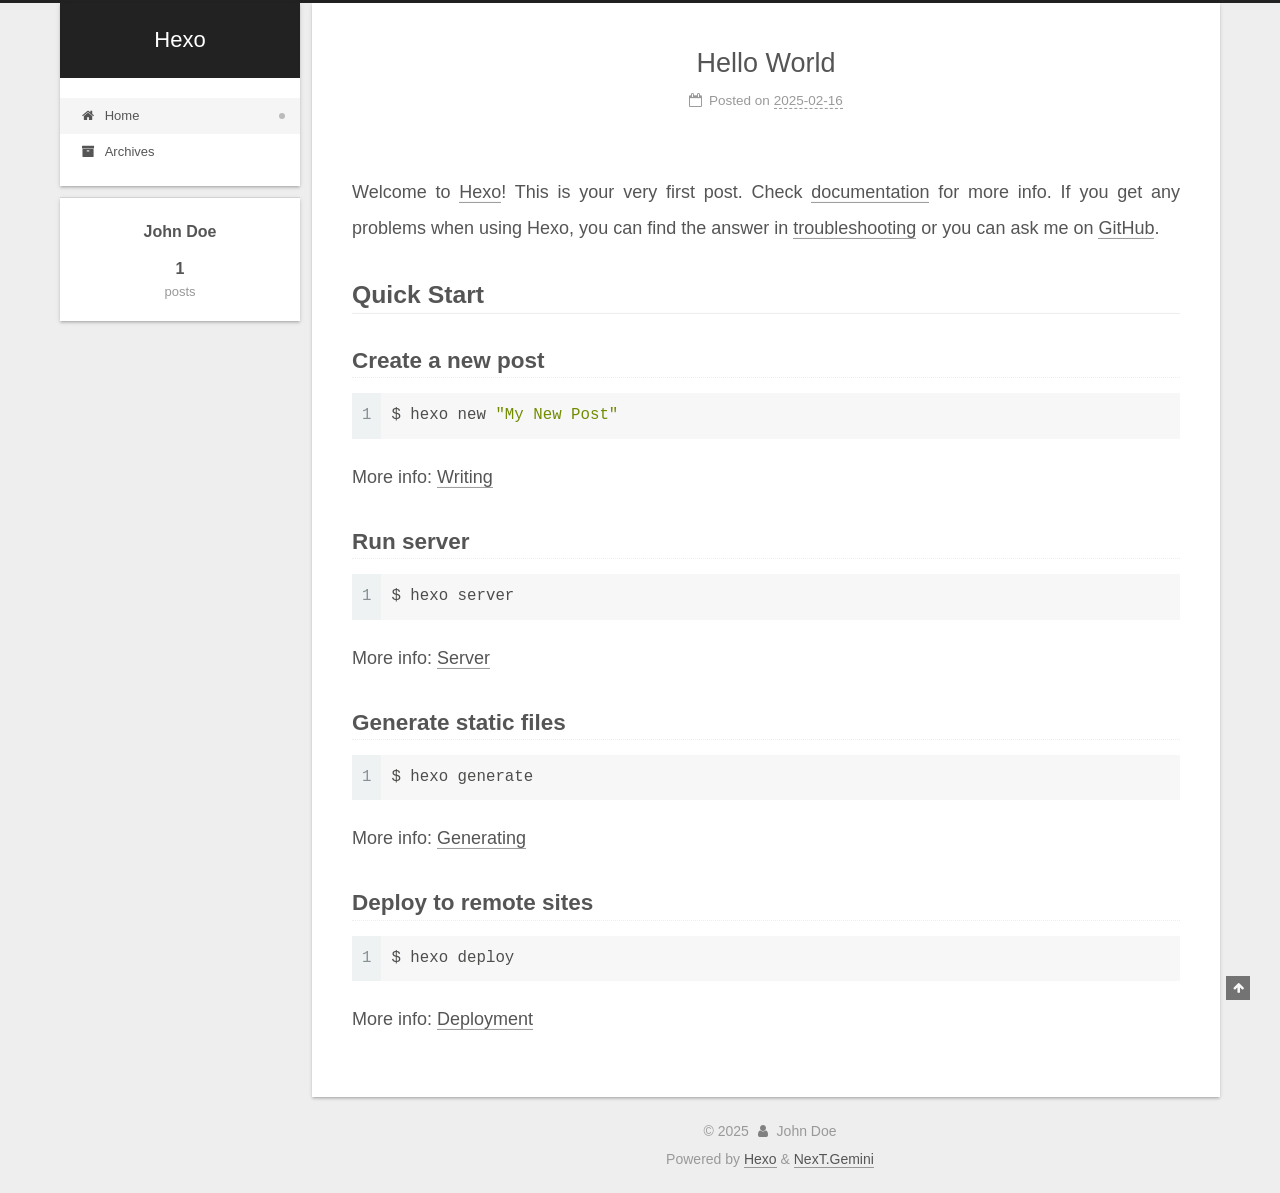
==== index.html @ ffab35aa "Site updated: 2025-02-16 17:34:04" ====
<!DOCTYPE html>
<html lang="en">
<head>
  <meta charset="UTF-8">
<meta name="viewport" content="width=device-width, initial-scale=1, maximum-scale=2">
<meta name="theme-color" content="#222">
<meta name="generator" content="Hexo 7.3.0">
  <link rel="apple-touch-icon" sizes="180x180" href="/images/apple-touch-icon-next.png">
  <link rel="icon" type="image/png" sizes="32x32" href="/images/favicon-32x32-next.png">
  <link rel="icon" type="image/png" sizes="16x16" href="/images/favicon-16x16-next.png">
  <link rel="mask-icon" href="/images/logo.svg" color="#222">

<link rel="stylesheet" href="/css/main.css">


<link rel="stylesheet" href="/lib/font-awesome/css/font-awesome.min.css">

<script id="hexo-configurations">
    var NexT = window.NexT || {};
    var CONFIG = {"hostname":"example.com","root":"/","scheme":"Gemini","version":"7.8.0","exturl":false,"sidebar":{"position":"left","display":"post","padding":18,"offset":12,"onmobile":false},"copycode":{"enable":false,"show_result":false,"style":null},"back2top":{"enable":true,"sidebar":false,"scrollpercent":false},"bookmark":{"enable":false,"color":"#222","save":"auto"},"fancybox":false,"mediumzoom":false,"lazyload":false,"pangu":false,"comments":{"style":"tabs","active":null,"storage":true,"lazyload":false,"nav":null},"algolia":{"hits":{"per_page":10},"labels":{"input_placeholder":"Search for Posts","hits_empty":"We didn't find any results for the search: ${query}","hits_stats":"${hits} results found in ${time} ms"}},"localsearch":{"enable":false,"trigger":"auto","top_n_per_article":1,"unescape":false,"preload":false},"motion":{"enable":true,"async":false,"transition":{"post_block":"fadeIn","post_header":"slideDownIn","post_body":"slideDownIn","coll_header":"slideLeftIn","sidebar":"slideUpIn"}}};
  </script>

  <meta property="og:type" content="website">
<meta property="og:title" content="Hexo">
<meta property="og:url" content="http://example.com/index.html">
<meta property="og:site_name" content="Hexo">
<meta property="og:locale" content="en_US">
<meta property="article:author" content="John Doe">
<meta name="twitter:card" content="summary">

<link rel="canonical" href="http://example.com/">


<script id="page-configurations">
  // https://hexo.io/docs/variables.html
  CONFIG.page = {
    sidebar: "",
    isHome : true,
    isPost : false,
    lang   : 'en'
  };
</script>

  <title>Hexo</title>
  






  <noscript>
  <style>
  .use-motion .brand,
  .use-motion .menu-item,
  .sidebar-inner,
  .use-motion .post-block,
  .use-motion .pagination,
  .use-motion .comments,
  .use-motion .post-header,
  .use-motion .post-body,
  .use-motion .collection-header { opacity: initial; }

  .use-motion .site-title,
  .use-motion .site-subtitle {
    opacity: initial;
    top: initial;
  }

  .use-motion .logo-line-before i { left: initial; }
  .use-motion .logo-line-after i { right: initial; }
  </style>
</noscript>

</head>

<body itemscope itemtype="http://schema.org/WebPage">
  <div class="container use-motion">
    <div class="headband"></div>

    <header class="header" itemscope itemtype="http://schema.org/WPHeader">
      <div class="header-inner"><div class="site-brand-container">
  <div class="site-nav-toggle">
    <div class="toggle" aria-label="Toggle navigation bar">
      <span class="toggle-line toggle-line-first"></span>
      <span class="toggle-line toggle-line-middle"></span>
      <span class="toggle-line toggle-line-last"></span>
    </div>
  </div>

  <div class="site-meta">

    <a href="/" class="brand" rel="start">
      <span class="logo-line-before"><i></i></span>
      <h1 class="site-title">Hexo</h1>
      <span class="logo-line-after"><i></i></span>
    </a>
  </div>

  <div class="site-nav-right">
    <div class="toggle popup-trigger">
    </div>
  </div>
</div>




<nav class="site-nav">
  <ul id="menu" class="menu">
        <li class="menu-item menu-item-home">

    <a href="/" rel="section"><i class="fa fa-fw fa-home"></i>Home</a>

  </li>
        <li class="menu-item menu-item-archives">

    <a href="/archives/" rel="section"><i class="fa fa-fw fa-archive"></i>Archives</a>

  </li>
  </ul>
</nav>




</div>
    </header>

    
  <div class="back-to-top">
    <i class="fa fa-arrow-up"></i>
    <span>0%</span>
  </div>


    <main class="main">
      <div class="main-inner">
        <div class="content-wrap">
          

          <div class="content index posts-expand">
            
      
  
  
  <article itemscope itemtype="http://schema.org/Article" class="post-block" lang="en">
    <link itemprop="mainEntityOfPage" href="http://example.com/2025/02/16/hello-world/">

    <span hidden itemprop="author" itemscope itemtype="http://schema.org/Person">
      <meta itemprop="image" content="/images/avatar.gif">
      <meta itemprop="name" content="John Doe">
      <meta itemprop="description" content="">
    </span>

    <span hidden itemprop="publisher" itemscope itemtype="http://schema.org/Organization">
      <meta itemprop="name" content="Hexo">
    </span>
      <header class="post-header">
        <h2 class="post-title" itemprop="name headline">
          
            <a href="/2025/02/16/hello-world/" class="post-title-link" itemprop="url">Hello World</a>
        </h2>

        <div class="post-meta">
            <span class="post-meta-item">
              <span class="post-meta-item-icon">
                <i class="fa fa-calendar-o"></i>
              </span>
              <span class="post-meta-item-text">Posted on</span>

              <time title="Created: 2025-02-16 17:02:04" itemprop="dateCreated datePublished" datetime="2025-02-16T17:02:04+08:00">2025-02-16</time>
            </span>

          

        </div>
      </header>

    
    
    
    <div class="post-body" itemprop="articleBody">

      
          <p>Welcome to <a target="_blank" rel="noopener" href="https://hexo.io/">Hexo</a>! This is your very first post. Check <a target="_blank" rel="noopener" href="https://hexo.io/docs/">documentation</a> for more info. If you get any problems when using Hexo, you can find the answer in <a target="_blank" rel="noopener" href="https://hexo.io/docs/troubleshooting.html">troubleshooting</a> or you can ask me on <a target="_blank" rel="noopener" href="https://github.com/hexojs/hexo/issues">GitHub</a>.</p>
<h2 id="Quick-Start"><a href="#Quick-Start" class="headerlink" title="Quick Start"></a>Quick Start</h2><h3 id="Create-a-new-post"><a href="#Create-a-new-post" class="headerlink" title="Create a new post"></a>Create a new post</h3><figure class="highlight bash"><table><tr><td class="gutter"><pre><span class="line">1</span><br></pre></td><td class="code"><pre><span class="line">$ hexo new <span class="string">&quot;My New Post&quot;</span></span><br></pre></td></tr></table></figure>

<p>More info: <a target="_blank" rel="noopener" href="https://hexo.io/docs/writing.html">Writing</a></p>
<h3 id="Run-server"><a href="#Run-server" class="headerlink" title="Run server"></a>Run server</h3><figure class="highlight bash"><table><tr><td class="gutter"><pre><span class="line">1</span><br></pre></td><td class="code"><pre><span class="line">$ hexo server</span><br></pre></td></tr></table></figure>

<p>More info: <a target="_blank" rel="noopener" href="https://hexo.io/docs/server.html">Server</a></p>
<h3 id="Generate-static-files"><a href="#Generate-static-files" class="headerlink" title="Generate static files"></a>Generate static files</h3><figure class="highlight bash"><table><tr><td class="gutter"><pre><span class="line">1</span><br></pre></td><td class="code"><pre><span class="line">$ hexo generate</span><br></pre></td></tr></table></figure>

<p>More info: <a target="_blank" rel="noopener" href="https://hexo.io/docs/generating.html">Generating</a></p>
<h3 id="Deploy-to-remote-sites"><a href="#Deploy-to-remote-sites" class="headerlink" title="Deploy to remote sites"></a>Deploy to remote sites</h3><figure class="highlight bash"><table><tr><td class="gutter"><pre><span class="line">1</span><br></pre></td><td class="code"><pre><span class="line">$ hexo deploy</span><br></pre></td></tr></table></figure>

<p>More info: <a target="_blank" rel="noopener" href="https://hexo.io/docs/one-command-deployment.html">Deployment</a></p>

      
    </div>

    
    
    
      <footer class="post-footer">
        <div class="post-eof"></div>
      </footer>
  </article>
  
  
  


  



          </div>
          

<script>
  window.addEventListener('tabs:register', () => {
    let { activeClass } = CONFIG.comments;
    if (CONFIG.comments.storage) {
      activeClass = localStorage.getItem('comments_active') || activeClass;
    }
    if (activeClass) {
      let activeTab = document.querySelector(`a[href="#comment-${activeClass}"]`);
      if (activeTab) {
        activeTab.click();
      }
    }
  });
  if (CONFIG.comments.storage) {
    window.addEventListener('tabs:click', event => {
      if (!event.target.matches('.tabs-comment .tab-content .tab-pane')) return;
      let commentClass = event.target.classList[1];
      localStorage.setItem('comments_active', commentClass);
    });
  }
</script>

        </div>
          
  
  <div class="toggle sidebar-toggle">
    <span class="toggle-line toggle-line-first"></span>
    <span class="toggle-line toggle-line-middle"></span>
    <span class="toggle-line toggle-line-last"></span>
  </div>

  <aside class="sidebar">
    <div class="sidebar-inner">

      <ul class="sidebar-nav motion-element">
        <li class="sidebar-nav-toc">
          Table of Contents
        </li>
        <li class="sidebar-nav-overview">
          Overview
        </li>
      </ul>

      <!--noindex-->
      <div class="post-toc-wrap sidebar-panel">
      </div>
      <!--/noindex-->

      <div class="site-overview-wrap sidebar-panel">
        <div class="site-author motion-element" itemprop="author" itemscope itemtype="http://schema.org/Person">
  <p class="site-author-name" itemprop="name">John Doe</p>
  <div class="site-description" itemprop="description"></div>
</div>
<div class="site-state-wrap motion-element">
  <nav class="site-state">
      <div class="site-state-item site-state-posts">
          <a href="/archives/">
        
          <span class="site-state-item-count">1</span>
          <span class="site-state-item-name">posts</span>
        </a>
      </div>
  </nav>
</div>



      </div>

    </div>
  </aside>
  <div id="sidebar-dimmer"></div>


      </div>
    </main>

    <footer class="footer">
      <div class="footer-inner">
        

        

<div class="copyright">
  
  &copy; 
  <span itemprop="copyrightYear">2025</span>
  <span class="with-love">
    <i class="fa fa-user"></i>
  </span>
  <span class="author" itemprop="copyrightHolder">John Doe</span>
</div>
  <div class="powered-by">Powered by <a href="https://hexo.io/" class="theme-link" rel="noopener" target="_blank">Hexo</a> & <a href="https://theme-next.org/" class="theme-link" rel="noopener" target="_blank">NexT.Gemini</a>
  </div>

        








      </div>
    </footer>
  </div>

  
  <script src="/lib/anime.min.js"></script>
  <script src="/lib/velocity/velocity.min.js"></script>
  <script src="/lib/velocity/velocity.ui.min.js"></script>

<script src="/js/utils.js"></script>

<script src="/js/motion.js"></script>


<script src="/js/schemes/pisces.js"></script>


<script src="/js/next-boot.js"></script>




  















  

  

</body>
</html>
---- css/main.css ----
:root {
  --body-bg-color: #eee;
  --content-bg-color: #fff;
  --card-bg-color: #f5f5f5;
  --text-color: #555;
  --link-color: #555;
  --link-hover-color: #222;
  --brand-color: #fff;
  --brand-hover-color: #fff;
  --table-row-odd-bg-color: #f9f9f9;
  --table-row-hover-bg-color: #f5f5f5;
  --menu-item-bg-color: #f5f5f5;
  --btn-default-bg: #fff;
  --btn-default-color: #555;
  --btn-default-border-color: #555;
  --btn-default-hover-bg: #222;
  --btn-default-hover-color: #fff;
  --btn-default-hover-border-color: #222;
}
@media (prefers-color-scheme: dark) {
  :root {
    --body-bg-color: #282828;
    --content-bg-color: #333;
    --card-bg-color: #555;
    --text-color: #ccc;
    --link-color: #ccc;
    --link-hover-color: #eee;
    --brand-color: #ddd;
    --brand-hover-color: #ddd;
    --table-row-odd-bg-color: #282828;
    --table-row-hover-bg-color: #363636;
    --menu-item-bg-color: #555;
    --btn-default-bg: #222;
    --btn-default-color: #ccc;
    --btn-default-border-color: #555;
    --btn-default-hover-bg: #666;
    --btn-default-hover-color: #ccc;
    --btn-default-hover-border-color: #666;
  }
  img {
    opacity: 0.75;
  }
  img:hover {
    opacity: 0.9;
  }
}
html {
  line-height: 1.15; /* 1 */
  -webkit-text-size-adjust: 100%; /* 2 */
}
body {
  margin: 0;
}
main {
  display: block;
}
h1 {
  font-size: 2em;
  margin: 0.67em 0;
}
hr {
  box-sizing: content-box; /* 1 */
  height: 0; /* 1 */
  overflow: visible; /* 2 */
}
pre {
  font-family: monospace, monospace; /* 1 */
  font-size: 1em; /* 2 */
}
a {
  background: transparent;
}
abbr[title] {
  border-bottom: none; /* 1 */
  text-decoration: underline; /* 2 */
  text-decoration: underline dotted; /* 2 */
}
b,
strong {
  font-weight: bolder;
}
code,
kbd,
samp {
  font-family: monospace, monospace; /* 1 */
  font-size: 1em; /* 2 */
}
small {
  font-size: 80%;
}
sub,
sup {
  font-size: 75%;
  line-height: 0;
  position: relative;
  vertical-align: baseline;
}
sub {
  bottom: -0.25em;
}
sup {
  top: -0.5em;
}
img {
  border-style: none;
}
button,
input,
optgroup,
select,
textarea {
  font-family: inherit; /* 1 */
  font-size: 100%; /* 1 */
  line-height: 1.15; /* 1 */
  margin: 0; /* 2 */
}
button,
input {
/* 1 */
  overflow: visible;
}
button,
select {
/* 1 */
  text-transform: none;
}
button,
[type='button'],
[type='reset'],
[type='submit'] {
  -webkit-appearance: button;
}
button::-moz-focus-inner,
[type='button']::-moz-focus-inner,
[type='reset']::-moz-focus-inner,
[type='submit']::-moz-focus-inner {
  border-style: none;
  padding: 0;
}
button:-moz-focusring,
[type='button']:-moz-focusring,
[type='reset']:-moz-focusring,
[type='submit']:-moz-focusring {
  outline: 1px dotted ButtonText;
}
fieldset {
  padding: 0.35em 0.75em 0.625em;
}
legend {
  box-sizing: border-box; /* 1 */
  color: inherit; /* 2 */
  display: table; /* 1 */
  max-width: 100%; /* 1 */
  padding: 0; /* 3 */
  white-space: normal; /* 1 */
}
progress {
  vertical-align: baseline;
}
textarea {
  overflow: auto;
}
[type='checkbox'],
[type='radio'] {
  box-sizing: border-box; /* 1 */
  padding: 0; /* 2 */
}
[type='number']::-webkit-inner-spin-button,
[type='number']::-webkit-outer-spin-button {
  height: auto;
}
[type='search'] {
  outline-offset: -2px; /* 2 */
  -webkit-appearance: textfield; /* 1 */
}
[type='search']::-webkit-search-decoration {
  -webkit-appearance: none;
}
::-webkit-file-upload-button {
  font: inherit; /* 2 */
  -webkit-appearance: button; /* 1 */
}
details {
  display: block;
}
summary {
  display: list-item;
}
template {
  display: none;
}
[hidden] {
  display: none;
}
::selection {
  background: #262a30;
  color: #eee;
}
html,
body {
  height: 100%;
}
body {
  background: var(--body-bg-color);
  color: var(--text-color);
  font-family: 'Lato', "PingFang SC", "Microsoft YaHei", sans-serif;
  font-size: 1em;
  line-height: 2;
}
@media (max-width: 991px) {
  body {
    padding-left: 0 !important;
    padding-right: 0 !important;
  }
}
h1,
h2,
h3,
h4,
h5,
h6 {
  font-family: 'Lato', "PingFang SC", "Microsoft YaHei", sans-serif;
  font-weight: bold;
  line-height: 1.5;
  margin: 20px 0 15px;
}
h1 {
  font-size: 1.5em;
}
h2 {
  font-size: 1.375em;
}
h3 {
  font-size: 1.25em;
}
h4 {
  font-size: 1.125em;
}
h5 {
  font-size: 1em;
}
h6 {
  font-size: 0.875em;
}
p {
  margin: 0 0 20px 0;
}
a,
span.exturl {
  border-bottom: 1px solid #999;
  color: var(--link-color);
  outline: 0;
  text-decoration: none;
  overflow-wrap: break-word;
  word-wrap: break-word;
  cursor: pointer;
}
a:hover,
span.exturl:hover {
  border-bottom-color: var(--link-hover-color);
  color: var(--link-hover-color);
}
iframe,
img,
video {
  display: block;
  margin-left: auto;
  margin-right: auto;
  max-width: 100%;
}
hr {
  background-image: repeating-linear-gradient(-45deg, #ddd, #ddd 4px, transparent 4px, transparent 8px);
  border: 0;
  height: 3px;
  margin: 40px 0;
}
blockquote {
  border-left: 4px solid #ddd;
  color: #666;
  margin: 0;
  padding: 0 15px;
}
blockquote cite::before {
  content: '-';
  padding: 0 5px;
}
dt {
  font-weight: bold;
}
dd {
  margin: 0;
  padding: 0;
}
kbd {
  background-color: #f5f5f5;
  background-image: linear-gradient(#eee, #fff, #eee);
  border: 1px solid #ccc;
  border-radius: 0.2em;
  box-shadow: 0.1em 0.1em 0.2em rgba(0,0,0,0.1);
  color: #555;
  font-family: inherit;
  padding: 0.1em 0.3em;
  white-space: nowrap;
}
.table-container {
  overflow: auto;
}
table {
  border-collapse: collapse;
  border-spacing: 0;
  font-size: 0.875em;
  margin: 0 0 20px 0;
  width: 100%;
}
tbody tr:nth-of-type(odd) {
  background: var(--table-row-odd-bg-color);
}
tbody tr:hover {
  background: var(--table-row-hover-bg-color);
}
caption,
th,
td {
  font-weight: normal;
  padding: 8px;
  text-align: left;
  vertical-align: middle;
}
th,
td {
  border: 1px solid #ddd;
  border-bottom: 3px solid #ddd;
}
th {
  font-weight: 700;
  padding-bottom: 10px;
}
td {
  border-bottom-width: 1px;
}
.btn {
  background: var(--btn-default-bg);
  border: 2px solid var(--btn-default-border-color);
  border-radius: 2px;
  color: var(--btn-default-color);
  display: inline-block;
  font-size: 0.875em;
  line-height: 2;
  padding: 0 20px;
  text-decoration: none;
  transition-property: background-color;
  transition-delay: 0s;
  transition-duration: 0.2s;
  transition-timing-function: ease-in-out;
}
.btn:hover {
  background: var(--btn-default-hover-bg);
  border-color: var(--btn-default-hover-border-color);
  color: var(--btn-default-hover-color);
}
.btn + .btn {
  margin: 0 0 8px 8px;
}
.btn .fa-fw {
  text-align: left;
  width: 1.285714285714286em;
}
.toggle {
  line-height: 0;
}
.toggle .toggle-line {
  background: #fff;
  display: inline-block;
  height: 2px;
  left: 0;
  position: relative;
  top: 0;
  transition: all 0.4s;
  vertical-align: top;
  width: 100%;
}
.toggle .toggle-line:not(:first-child) {
  margin-top: 3px;
}
.toggle.toggle-arrow .toggle-line-first {
  left: 50%;
  top: 2px;
  transform: rotate(45deg);
  width: 50%;
}
.toggle.toggle-arrow .toggle-line-middle {
  left: 2px;
  width: 90%;
}
.toggle.toggle-arrow .toggle-line-last {
  left: 50%;
  top: -2px;
  transform: rotate(-45deg);
  width: 50%;
}
.toggle.toggle-close .toggle-line-first {
  transform: rotate(-45deg);
  top: 5px;
}
.toggle.toggle-close .toggle-line-middle {
  opacity: 0;
}
.toggle.toggle-close .toggle-line-last {
  transform: rotate(45deg);
  top: -5px;
}
.highlight,
pre {
  background: #f7f7f7;
  color: #4d4d4c;
  line-height: 1.6;
  margin: 0 auto 20px;
}
pre,
code {
  font-family: consolas, Menlo, monospace, "PingFang SC", "Microsoft YaHei";
}
code {
  background: #eee;
  border-radius: 3px;
  color: #555;
  padding: 2px 4px;
  overflow-wrap: break-word;
  word-wrap: break-word;
}
.highlight *::selection {
  background: #d6d6d6;
}
.highlight pre {
  border: 0;
  margin: 0;
  padding: 10px 0;
}
.highlight table {
  border: 0;
  margin: 0;
  width: auto;
}
.highlight td {
  border: 0;
  padding: 0;
}
.highlight figcaption {
  background: #eff2f3;
  color: #4d4d4c;
  display: flex;
  font-size: 0.875em;
  justify-content: space-between;
  line-height: 1.2;
  padding: 0.5em;
}
.highlight figcaption a {
  color: #4d4d4c;
}
.highlight figcaption a:hover {
  border-bottom-color: #4d4d4c;
}
.highlight .gutter {
  -moz-user-select: none;
  -ms-user-select: none;
  -webkit-user-select: none;
  user-select: none;
}
.highlight .gutter pre {
  background: #eff2f3;
  color: #869194;
  padding-left: 10px;
  padding-right: 10px;
  text-align: right;
}
.highlight .code pre {
  background: #f7f7f7;
  padding-left: 10px;
  width: 100%;
}
.gist table {
  width: auto;
}
.gist table td {
  border: 0;
}
pre {
  overflow: auto;
  padding: 10px;
}
pre code {
  background: none;
  color: #4d4d4c;
  font-size: 0.875em;
  padding: 0;
  text-shadow: none;
}
pre .deletion {
  background: #fdd;
}
pre .addition {
  background: #dfd;
}
pre .meta {
  color: #eab700;
  -moz-user-select: none;
  -ms-user-select: none;
  -webkit-user-select: none;
  user-select: none;
}
pre .comment {
  color: #8e908c;
}
pre .variable,
pre .attribute,
pre .tag,
pre .name,
pre .regexp,
pre .ruby .constant,
pre .xml .tag .title,
pre .xml .pi,
pre .xml .doctype,
pre .html .doctype,
pre .css .id,
pre .css .class,
pre .css .pseudo {
  color: #c82829;
}
pre .number,
pre .preprocessor,
pre .built_in,
pre .builtin-name,
pre .literal,
pre .params,
pre .constant,
pre .command {
  color: #f5871f;
}
pre .ruby .class .title,
pre .css .rules .attribute,
pre .string,
pre .symbol,
pre .value,
pre .inheritance,
pre .header,
pre .ruby .symbol,
pre .xml .cdata,
pre .special,
pre .formula {
  color: #718c00;
}
pre .title,
pre .css .hexcolor {
  color: #3e999f;
}
pre .function,
pre .python .decorator,
pre .python .title,
pre .ruby .function .title,
pre .ruby .title .keyword,
pre .perl .sub,
pre .javascript .title,
pre .coffeescript .title {
  color: #4271ae;
}
pre .keyword,
pre .javascript .function {
  color: #8959a8;
}
.blockquote-center {
  border-left: none;
  margin: 40px 0;
  padding: 0;
  position: relative;
  text-align: center;
}
.blockquote-center::before,
.blockquote-center::after {
  background-repeat: no-repeat;
  background-size: 22px 22px;
  content: ' ';
  display: block;
  height: 24px;
  opacity: 0.2;
  position: absolute;
  width: 100%;
}
.blockquote-center::before {
  background-image: url("../images/quote-l.svg");
  background-position: 0 -6px;
  border-top: 1px solid #ccc;
  top: -20px;
}
.blockquote-center::after {
  background-image: url("../images/quote-r.svg");
  background-position: 100% 8px;
  border-bottom: 1px solid #ccc;
  bottom: -20px;
}
.blockquote-center p,
.blockquote-center div {
  text-align: center;
}
.post-body .group-picture img {
  margin: 0 auto;
  padding: 0 3px;
}
.group-picture-row {
  margin-bottom: 6px;
  overflow: hidden;
}
.group-picture-column {
  float: left;
  margin-bottom: 10px;
}
.post-body .label {
  color: #555;
  display: inline;
  padding: 0 2px;
}
.post-body .label.default {
  background: #f0f0f0;
}
.post-body .label.primary {
  background: #efe6f7;
}
.post-body .label.info {
  background: #e5f2f8;
}
.post-body .label.success {
  background: #e7f4e9;
}
.post-body .label.warning {
  background: #fcf6e1;
}
.post-body .label.danger {
  background: #fae8eb;
}
.post-body .tabs {
  margin-bottom: 20px;
}
.post-body .tabs,
.tabs-comment {
  display: block;
  padding-top: 10px;
  position: relative;
}
.post-body .tabs ul.nav-tabs,
.tabs-comment ul.nav-tabs {
  display: flex;
  flex-wrap: wrap;
  margin: 0;
  margin-bottom: -1px;
  padding: 0;
}
@media (max-width: 413px) {
  .post-body .tabs ul.nav-tabs,
  .tabs-comment ul.nav-tabs {
    display: block;
    margin-bottom: 5px;
  }
}
.post-body .tabs ul.nav-tabs li.tab,
.tabs-comment ul.nav-tabs li.tab {
  border-bottom: 1px solid #ddd;
  border-left: 1px solid transparent;
  border-right: 1px solid transparent;
  border-top: 3px solid transparent;
  flex-grow: 1;
  list-style-type: none;
  border-radius: 0 0 0 0;
}
@media (max-width: 413px) {
  .post-body .tabs ul.nav-tabs li.tab,
  .tabs-comment ul.nav-tabs li.tab {
    border-bottom: 1px solid transparent;
    border-left: 3px solid transparent;
    border-right: 1px solid transparent;
    border-top: 1px solid transparent;
  }
}
@media (max-width: 413px) {
  .post-body .tabs ul.nav-tabs li.tab,
  .tabs-comment ul.nav-tabs li.tab {
    border-radius: 0;
  }
}
.post-body .tabs ul.nav-tabs li.tab a,
.tabs-comment ul.nav-tabs li.tab a {
  border-bottom: initial;
  display: block;
  line-height: 1.8;
  outline: 0;
  padding: 0.25em 0.75em;
  text-align: center;
  transition-delay: 0s;
  transition-duration: 0.2s;
  transition-timing-function: ease-out;
}
.post-body .tabs ul.nav-tabs li.tab a i,
.tabs-comment ul.nav-tabs li.tab a i {
  width: 1.285714285714286em;
}
.post-body .tabs ul.nav-tabs li.tab.active,
.tabs-comment ul.nav-tabs li.tab.active {
  border-bottom: 1px solid transparent;
  border-left: 1px solid #ddd;
  border-right: 1px solid #ddd;
  border-top: 3px solid #fc6423;
}
@media (max-width: 413px) {
  .post-body .tabs ul.nav-tabs li.tab.active,
  .tabs-comment ul.nav-tabs li.tab.active {
    border-bottom: 1px solid #ddd;
    border-left: 3px solid #fc6423;
    border-right: 1px solid #ddd;
    border-top: 1px solid #ddd;
  }
}
.post-body .tabs ul.nav-tabs li.tab.active a,
.tabs-comment ul.nav-tabs li.tab.active a {
  color: var(--link-color);
  cursor: default;
}
.post-body .tabs .tab-content .tab-pane,
.tabs-comment .tab-content .tab-pane {
  border: 1px solid #ddd;
  border-top: 0;
  padding: 20px 20px 0 20px;
  border-radius: 0;
}
.post-body .tabs .tab-content .tab-pane:not(.active),
.tabs-comment .tab-content .tab-pane:not(.active) {
  display: none;
}
.post-body .tabs .tab-content .tab-pane.active,
.tabs-comment .tab-content .tab-pane.active {
  display: block;
}
.post-body .tabs .tab-content .tab-pane.active:nth-of-type(1),
.tabs-comment .tab-content .tab-pane.active:nth-of-type(1) {
  border-radius: 0 0 0 0;
}
@media (max-width: 413px) {
  .post-body .tabs .tab-content .tab-pane.active:nth-of-type(1),
  .tabs-comment .tab-content .tab-pane.active:nth-of-type(1) {
    border-radius: 0;
  }
}
.post-body .note {
  border-radius: 3px;
  margin-bottom: 20px;
  padding: 1em;
  position: relative;
  border: 1px solid #eee;
  border-left-width: 5px;
}
.post-body .note h2,
.post-body .note h3,
.post-body .note h4,
.post-body .note h5,
.post-body .note h6 {
  margin-top: 0;
  border-bottom: initial;
  margin-bottom: 0;
  padding-top: 0;
}
.post-body .note p:first-child,
.post-body .note ul:first-child,
.post-body .note ol:first-child,
.post-body .note table:first-child,
.post-body .note pre:first-child,
.post-body .note blockquote:first-child,
.post-body .note img:first-child {
  margin-top: 0;
}
.post-body .note p:last-child,
.post-body .note ul:last-child,
.post-body .note ol:last-child,
.post-body .note table:last-child,
.post-body .note pre:last-child,
.post-body .note blockquote:last-child,
.post-body .note img:last-child {
  margin-bottom: 0;
}
.post-body .note.default {
  border-left-color: #777;
}
.post-body .note.default h2,
.post-body .note.default h3,
.post-body .note.default h4,
.post-body .note.default h5,
.post-body .note.default h6 {
  color: #777;
}
.post-body .note.primary {
  border-left-color: #6f42c1;
}
.post-body .note.primary h2,
.post-body .note.primary h3,
.post-body .note.primary h4,
.post-body .note.primary h5,
.post-body .note.primary h6 {
  color: #6f42c1;
}
.post-body .note.info {
  border-left-color: #428bca;
}
.post-body .note.info h2,
.post-body .note.info h3,
.post-body .note.info h4,
.post-body .note.info h5,
.post-body .note.info h6 {
  color: #428bca;
}
.post-body .note.success {
  border-left-color: #5cb85c;
}
.post-body .note.success h2,
.post-body .note.success h3,
.post-body .note.success h4,
.post-body .note.success h5,
.post-body .note.success h6 {
  color: #5cb85c;
}
.post-body .note.warning {
  border-left-color: #f0ad4e;
}
.post-body .note.warning h2,
.post-body .note.warning h3,
.post-body .note.warning h4,
.post-body .note.warning h5,
.post-body .note.warning h6 {
  color: #f0ad4e;
}
.post-body .note.danger {
  border-left-color: #d9534f;
}
.post-body .note.danger h2,
.post-body .note.danger h3,
.post-body .note.danger h4,
.post-body .note.danger h5,
.post-body .note.danger h6 {
  color: #d9534f;
}
.pagination .prev,
.pagination .next,
.pagination .page-number,
.pagination .space {
  display: inline-block;
  margin: 0 10px;
  padding: 0 11px;
  position: relative;
  top: -1px;
}
@media (max-width: 767px) {
  .pagination .prev,
  .pagination .next,
  .pagination .page-number,
  .pagination .space {
    margin: 0 5px;
  }
}
.pagination {
  border-top: 1px solid #eee;
  margin: 120px 0 0;
  text-align: center;
}
.pagination .prev,
.pagination .next,
.pagination .page-number {
  border-bottom: 0;
  border-top: 1px solid #eee;
  transition-property: border-color;
  transition-delay: 0s;
  transition-duration: 0.2s;
  transition-timing-function: ease-in-out;
}
.pagination .prev:hover,
.pagination .next:hover,
.pagination .page-number:hover {
  border-top-color: #222;
}
.pagination .space {
  margin: 0;
  padding: 0;
}
.pagination .prev {
  margin-left: 0;
}
.pagination .next {
  margin-right: 0;
}
.pagination .page-number.current {
  background: #ccc;
  border-top-color: #ccc;
  color: #fff;
}
@media (max-width: 767px) {
  .pagination {
    border-top: none;
  }
  .pagination .prev,
  .pagination .next,
  .pagination .page-number {
    border-bottom: 1px solid #eee;
    border-top: 0;
    margin-bottom: 10px;
    padding: 0 10px;
  }
  .pagination .prev:hover,
  .pagination .next:hover,
  .pagination .page-number:hover {
    border-bottom-color: #222;
  }
}
.comments {
  margin-top: 60px;
  overflow: hidden;
}
.comment-button-group {
  display: flex;
  flex-wrap: wrap-reverse;
  justify-content: center;
  margin: 1em 0;
}
.comment-button-group .comment-button {
  margin: 0.1em 0.2em;
}
.comment-button-group .comment-button.active {
  background: var(--btn-default-hover-bg);
  border-color: var(--btn-default-hover-border-color);
  color: var(--btn-default-hover-color);
}
.comment-position {
  display: none;
}
.comment-position.active {
  display: block;
}
.tabs-comment {
  background: var(--content-bg-color);
  margin-top: 4em;
  padding-top: 0;
}
.tabs-comment .comments {
  border: 0;
  box-shadow: none;
  margin-top: 0;
  padding-top: 0;
}
.container {
  min-height: 100%;
  position: relative;
}
.main-inner {
  margin: 0 auto;
  width: calc(100% - 20px);
}
@media (min-width: 1200px) {
  .main-inner {
    width: 1160px;
  }
}
@media (min-width: 1600px) {
  .main-inner {
    width: 73%;
  }
}
@media (max-width: 767px) {
  .content-wrap {
    padding: 0 20px;
  }
}
.header {
  background: transparent;
}
.header-inner {
  margin: 0 auto;
  width: calc(100% - 20px);
}
@media (min-width: 1200px) {
  .header-inner {
    width: 1160px;
  }
}
@media (min-width: 1600px) {
  .header-inner {
    width: 73%;
  }
}
.site-brand-container {
  display: flex;
  flex-shrink: 0;
  padding: 0 10px;
}
.headband {
  background: #222;
  height: 3px;
}
.site-meta {
  flex-grow: 1;
  text-align: center;
}
@media (max-width: 767px) {
  .site-meta {
    text-align: center;
  }
}
.brand {
  border-bottom: none;
  color: var(--brand-color);
  display: inline-block;
  line-height: 1.375em;
  padding: 0 40px;
  position: relative;
}
.brand:hover {
  color: var(--brand-hover-color);
}
.site-title {
  font-family: 'Lato', "PingFang SC", "Microsoft YaHei", sans-serif;
  font-size: 1.375em;
  font-weight: normal;
  margin: 0;
}
.site-subtitle {
  color: #ddd;
  font-size: 0.8125em;
  margin: 10px 0;
}
.use-motion .brand {
  opacity: 0;
}
.use-motion .site-title,
.use-motion .site-subtitle,
.use-motion .custom-logo-image {
  opacity: 0;
  position: relative;
  top: -10px;
}
.site-nav-toggle,
.site-nav-right {
  display: none;
}
@media (max-width: 767px) {
  .site-nav-toggle,
  .site-nav-right {
    display: flex;
    flex-direction: column;
    justify-content: center;
  }
}
.site-nav-toggle .toggle,
.site-nav-right .toggle {
  color: var(--text-color);
  padding: 10px;
  width: 22px;
}
.site-nav-toggle .toggle .toggle-line,
.site-nav-right .toggle .toggle-line {
  background: var(--text-color);
  border-radius: 1px;
}
.site-nav {
  display: block;
}
@media (max-width: 767px) {
  .site-nav {
    clear: both;
    display: none;
  }
}
.site-nav.site-nav-on {
  display: block;
}
.menu {
  margin-top: 20px;
  padding-left: 0;
  text-align: center;
}
.menu-item {
  display: inline-block;
  list-style: none;
  margin: 0 10px;
}
@media (max-width: 767px) {
  .menu-item {
    display: block;
    margin-top: 10px;
  }
  .menu-item.menu-item-search {
    display: none;
  }
}
.menu-item a,
.menu-item span.exturl {
  border-bottom: 0;
  display: block;
  font-size: 0.8125em;
  transition-property: border-color;
  transition-delay: 0s;
  transition-duration: 0.2s;
  transition-timing-function: ease-in-out;
}
@media (hover: none) {
  .menu-item a:hover,
  .menu-item span.exturl:hover {
    border-bottom-color: transparent !important;
  }
}
.menu-item .fa {
  margin-right: 8px;
}
.menu-item .badge {
  display: inline-block;
  font-weight: bold;
  line-height: 1;
  margin-left: 0.35em;
  margin-top: 0.35em;
  text-align: center;
  white-space: nowrap;
}
@media (max-width: 767px) {
  .menu-item .badge {
    float: right;
    margin-left: 0;
  }
}
.menu-item-active a,
.menu .menu-item a:hover,
.menu .menu-item span.exturl:hover {
  background: var(--menu-item-bg-color);
}
.use-motion .menu-item {
  opacity: 0;
}
.sidebar {
  background: #222;
  bottom: 0;
  box-shadow: inset 0 2px 6px #000;
  position: fixed;
  top: 0;
}
@media (max-width: 991px) {
  .sidebar {
    display: none;
  }
}
.sidebar-inner {
  color: #999;
  padding: 18px 10px;
  text-align: center;
}
.cc-license {
  margin-top: 10px;
  text-align: center;
}
.cc-license .cc-opacity {
  border-bottom: none;
  opacity: 0.7;
}
.cc-license .cc-opacity:hover {
  opacity: 0.9;
}
.cc-license img {
  display: inline-block;
}
.site-author-image {
  border: 1px solid #eee;
  display: block;
  margin: 0 auto;
  max-width: 120px;
  padding: 2px;
}
.site-author-name {
  color: var(--text-color);
  font-weight: 600;
  margin: 0;
  text-align: center;
}
.site-description {
  color: #999;
  font-size: 0.8125em;
  margin-top: 0;
  text-align: center;
}
.links-of-author {
  margin-top: 15px;
}
.links-of-author a,
.links-of-author span.exturl {
  border-bottom-color: #555;
  display: inline-block;
  font-size: 0.8125em;
  margin-bottom: 10px;
  margin-right: 10px;
  vertical-align: middle;
}
.links-of-author a::before,
.links-of-author span.exturl::before {
  background: #ff0d93;
  border-radius: 50%;
  content: ' ';
  display: inline-block;
  height: 4px;
  margin-right: 3px;
  vertical-align: middle;
  width: 4px;
}
.sidebar-button {
  margin-top: 15px;
}
.sidebar-button a {
  border: 1px solid #fc6423;
  border-radius: 4px;
  color: #fc6423;
  display: inline-block;
  padding: 0 15px;
}
.sidebar-button a .fa {
  margin-right: 5px;
}
.sidebar-button a:hover {
  background: #fc6423;
  border: 1px solid #fc6423;
  color: #fff;
}
.sidebar-button a:hover .fa {
  color: #fff;
}
.links-of-blogroll {
  font-size: 0.8125em;
  margin-top: 10px;
}
.links-of-blogroll-title {
  font-size: 0.875em;
  font-weight: 600;
  margin-top: 0;
}
.links-of-blogroll-list {
  list-style: none;
  margin: 0;
  padding: 0;
}
#sidebar-dimmer {
  display: none;
}
@media (max-width: 767px) {
  #sidebar-dimmer {
    background: #000;
    display: block;
    height: 100%;
    left: 100%;
    opacity: 0;
    position: fixed;
    top: 0;
    width: 100%;
    z-index: 1100;
  }
  .sidebar-active + #sidebar-dimmer {
    opacity: 0.7;
    transform: translateX(-100%);
    transition: opacity 0.5s;
  }
}
.sidebar-nav {
  margin: 0;
  padding-bottom: 20px;
  padding-left: 0;
}
.sidebar-nav li {
  border-bottom: 1px solid transparent;
  color: #555;
  cursor: pointer;
  display: inline-block;
  font-size: 0.875em;
}
.sidebar-nav li.sidebar-nav-overview {
  margin-left: 10px;
}
.sidebar-nav li:hover {
  color: #fc6423;
}
.sidebar-nav .sidebar-nav-active {
  border-bottom-color: #fc6423;
  color: #fc6423;
}
.sidebar-nav .sidebar-nav-active:hover {
  color: #fc6423;
}
.sidebar-panel {
  display: none;
  overflow-x: hidden;
  overflow-y: auto;
}
.sidebar-panel-active {
  display: block;
}
.sidebar-toggle {
  background: #222;
  bottom: 45px;
  cursor: pointer;
  height: 14px;
  left: 30px;
  padding: 5px;
  position: fixed;
  width: 14px;
  z-index: 1300;
}
@media (max-width: 991px) {
  .sidebar-toggle {
    left: 20px;
    opacity: 0.8;
    display: none;
  }
}
.sidebar-toggle:hover .toggle-line {
  background: #fc6423;
}
.post-toc {
  font-size: 0.875em;
}
.post-toc ol {
  list-style: none;
  margin: 0;
  padding: 0 2px 5px 10px;
  text-align: left;
}
.post-toc ol > ol {
  padding-left: 0;
}
.post-toc ol a {
  transition-property: all;
  transition-delay: 0s;
  transition-duration: 0.2s;
  transition-timing-function: ease-in-out;
}
.post-toc .nav-item {
  line-height: 1.8;
  overflow: hidden;
  text-overflow: ellipsis;
  white-space: nowrap;
}
.post-toc .nav .nav-child {
  display: none;
}
.post-toc .nav .active > .nav-child {
  display: block;
}
.post-toc .nav .active-current > .nav-child {
  display: block;
}
.post-toc .nav .active-current > .nav-child > .nav-item {
  display: block;
}
.post-toc .nav .active > a {
  border-bottom-color: #fc6423;
  color: #fc6423;
}
.post-toc .nav .active-current > a {
  color: #fc6423;
}
.post-toc .nav .active-current > a:hover {
  color: #fc6423;
}
.site-state {
  display: flex;
  justify-content: center;
  line-height: 1.4;
  margin-top: 10px;
  overflow: hidden;
  text-align: center;
  white-space: nowrap;
}
.site-state-item {
  padding: 0 15px;
}
.site-state-item:not(:first-child) {
  border-left: 1px solid #eee;
}
.site-state-item a {
  border-bottom: none;
}
.site-state-item-count {
  display: block;
  font-size: 1em;
  font-weight: 600;
  text-align: center;
}
.site-state-item-name {
  color: #999;
  font-size: 0.8125em;
}
.footer {
  color: #999;
  font-size: 0.875em;
  padding: 20px 0;
}
.footer.footer-fixed {
  bottom: 0;
  left: 0;
  position: absolute;
  right: 0;
}
.footer-inner {
  box-sizing: border-box;
  margin: 0 auto;
  text-align: center;
  width: calc(100% - 20px);
}
@media (min-width: 1200px) {
  .footer-inner {
    width: 1160px;
  }
}
@media (min-width: 1600px) {
  .footer-inner {
    width: 73%;
  }
}
.languages {
  display: inline-block;
  font-size: 1.125em;
  position: relative;
}
.languages .lang-select-label span {
  margin: 0 0.5em;
}
.languages .lang-select {
  height: 100%;
  left: 0;
  opacity: 0;
  position: absolute;
  top: 0;
  width: 100%;
}
.with-love {
  color: #808080;
  display: inline-block;
  margin: 0 5px;
}
.powered-by,
.theme-info {
  display: inline-block;
}
@-moz-keyframes iconAnimate {
  0%, 100% {
    transform: scale(1);
  }
  10%, 30% {
    transform: scale(0.9);
  }
  20%, 40%, 60%, 80% {
    transform: scale(1.1);
  }
  50%, 70% {
    transform: scale(1.1);
  }
}
@-webkit-keyframes iconAnimate {
  0%, 100% {
    transform: scale(1);
  }
  10%, 30% {
    transform: scale(0.9);
  }
  20%, 40%, 60%, 80% {
    transform: scale(1.1);
  }
  50%, 70% {
    transform: scale(1.1);
  }
}
@-o-keyframes iconAnimate {
  0%, 100% {
    transform: scale(1);
  }
  10%, 30% {
    transform: scale(0.9);
  }
  20%, 40%, 60%, 80% {
    transform: scale(1.1);
  }
  50%, 70% {
    transform: scale(1.1);
  }
}
@keyframes iconAnimate {
  0%, 100% {
    transform: scale(1);
  }
  10%, 30% {
    transform: scale(0.9);
  }
  20%, 40%, 60%, 80% {
    transform: scale(1.1);
  }
  50%, 70% {
    transform: scale(1.1);
  }
}
.back-to-top {
  font-size: 12px;
  text-align: center;
  transition-delay: 0s;
  transition-duration: 0.2s;
  transition-timing-function: ease-in-out;
}
.back-to-top {
  background: #222;
  bottom: -100px;
  box-sizing: border-box;
  color: #fff;
  cursor: pointer;
  left: 30px;
  opacity: 0.6;
  padding: 0 6px;
  position: fixed;
  transition-property: bottom;
  z-index: 1300;
  width: 24px;
}
.back-to-top span {
  display: none;
}
.back-to-top:hover {
  color: #fc6423;
}
.back-to-top.back-to-top-on {
  bottom: 30px;
}
@media (max-width: 991px) {
  .back-to-top {
    left: 20px;
    opacity: 0.8;
  }
}
.post-body {
  font-family: 'Lato', "PingFang SC", "Microsoft YaHei", sans-serif;
  overflow-wrap: break-word;
  word-wrap: break-word;
}
@media (min-width: 1200px) {
  .post-body {
    font-size: 1.125em;
  }
}
.post-body .exturl .fa {
  font-size: 0.875em;
  margin-left: 4px;
}
.post-body .image-caption,
.post-body .figure .caption {
  color: #999;
  font-size: 0.875em;
  font-weight: bold;
  line-height: 1;
  margin: -20px auto 15px;
  text-align: center;
}
.post-sticky-flag {
  display: inline-block;
  transform: rotate(30deg);
}
.post-button {
  margin-top: 40px;
  text-align: center;
}
.use-motion .post-block,
.use-motion .pagination,
.use-motion .comments {
  opacity: 0;
}
.use-motion .post-header {
  opacity: 0;
}
.use-motion .post-body {
  opacity: 0;
}
.use-motion .collection-header {
  opacity: 0;
}
.posts-collapse {
  margin-left: 35px;
  position: relative;
}
@media (max-width: 767px) {
  .posts-collapse {
    margin-left: 0px;
    margin-right: 0px;
  }
}
.posts-collapse .collection-title {
  font-size: 1.125em;
  position: relative;
}
.posts-collapse .collection-title::before {
  background: #999;
  border: 1px solid #fff;
  border-radius: 50%;
  content: ' ';
  height: 10px;
  left: 0;
  margin-left: -6px;
  margin-top: -4px;
  position: absolute;
  top: 50%;
  width: 10px;
}
.posts-collapse .collection-year {
  font-size: 1.5em;
  font-weight: bold;
  margin: 60px 0;
  position: relative;
}
.posts-collapse .collection-year::before {
  background: #bbb;
  border-radius: 50%;
  content: ' ';
  height: 8px;
  left: 0;
  margin-left: -4px;
  margin-top: -4px;
  position: absolute;
  top: 50%;
  width: 8px;
}
.posts-collapse .collection-header {
  display: block;
  margin: 0 0 0 20px;
}
.posts-collapse .collection-header small {
  color: #bbb;
  margin-left: 5px;
}
.posts-collapse .post-header {
  border-bottom: 1px dashed #ccc;
  margin: 30px 0;
  padding-left: 15px;
  position: relative;
  transition-property: border;
  transition-delay: 0s;
  transition-duration: 0.2s;
  transition-timing-function: ease-in-out;
}
.posts-collapse .post-header::before {
  background: #bbb;
  border: 1px solid #fff;
  border-radius: 50%;
  content: ' ';
  height: 6px;
  left: 0;
  margin-left: -4px;
  position: absolute;
  top: 0.75em;
  transition-property: background;
  width: 6px;
  transition-delay: 0s;
  transition-duration: 0.2s;
  transition-timing-function: ease-in-out;
}
.posts-collapse .post-header:hover {
  border-bottom-color: #666;
}
.posts-collapse .post-header:hover::before {
  background: #222;
}
.posts-collapse .post-meta {
  display: inline;
  font-size: 0.75em;
  margin-right: 10px;
}
.posts-collapse .post-title {
  display: inline;
}
.posts-collapse .post-title a,
.posts-collapse .post-title span.exturl {
  border-bottom: none;
  color: var(--link-color);
}
.posts-collapse::before {
  background: #f5f5f5;
  content: ' ';
  height: 100%;
  left: 0;
  margin-left: -2px;
  position: absolute;
  top: 1.25em;
  width: 4px;
}
.posts-collapse .fa-external-link {
  font-size: 0.875em;
  margin-left: 5px;
}
.post-eof {
  background: #ccc;
  height: 1px;
  margin: 80px auto 60px;
  text-align: center;
  width: 8%;
}
.post-block:last-of-type .post-eof {
  display: none;
}
.content {
  padding-top: 40px;
}
@media (min-width: 992px) {
  .post-body {
    text-align: justify;
  }
}
@media (max-width: 991px) {
  .post-body {
    text-align: justify;
  }
}
.post-body h1,
.post-body h2,
.post-body h3,
.post-body h4,
.post-body h5,
.post-body h6 {
  padding-top: 10px;
}
.post-body h1 .header-anchor,
.post-body h2 .header-anchor,
.post-body h3 .header-anchor,
.post-body h4 .header-anchor,
.post-body h5 .header-anchor,
.post-body h6 .header-anchor {
  border-bottom-style: none;
  color: #ccc;
  float: right;
  margin-left: 10px;
  visibility: hidden;
}
.post-body h1 .header-anchor:hover,
.post-body h2 .header-anchor:hover,
.post-body h3 .header-anchor:hover,
.post-body h4 .header-anchor:hover,
.post-body h5 .header-anchor:hover,
.post-body h6 .header-anchor:hover {
  color: inherit;
}
.post-body h1:hover .header-anchor,
.post-body h2:hover .header-anchor,
.post-body h3:hover .header-anchor,
.post-body h4:hover .header-anchor,
.post-body h5:hover .header-anchor,
.post-body h6:hover .header-anchor {
  visibility: visible;
}
.post-body iframe,
.post-body img,
.post-body video {
  margin-bottom: 20px;
}
.post-body .video-container {
  height: 0;
  margin-bottom: 20px;
  overflow: hidden;
  padding-top: 75%;
  position: relative;
  width: 100%;
}
.post-body .video-container iframe,
.post-body .video-container object,
.post-body .video-container embed {
  height: 100%;
  left: 0;
  margin: 0;
  position: absolute;
  top: 0;
  width: 100%;
}
.post-gallery {
  align-items: center;
  display: grid;
  grid-gap: 10px;
  grid-template-columns: 1fr 1fr 1fr;
  margin-bottom: 20px;
}
@media (max-width: 767px) {
  .post-gallery {
    grid-template-columns: 1fr 1fr;
  }
}
.post-gallery a {
  border: 0;
}
.post-gallery img {
  margin: 0;
}
.posts-expand .post-header {
  font-size: 1.125em;
}
.posts-expand .post-title {
  font-size: 1.5em;
  font-weight: normal;
  margin: initial;
  text-align: center;
  overflow-wrap: break-word;
  word-wrap: break-word;
}
.posts-expand .post-title-link {
  border-bottom: none;
  color: var(--link-color);
  display: inline-block;
  position: relative;
  vertical-align: top;
}
.posts-expand .post-title-link::before {
  background: var(--link-color);
  bottom: 0;
  content: '';
  height: 2px;
  left: 0;
  position: absolute;
  transform: scaleX(0);
  visibility: hidden;
  width: 100%;
  transition-delay: 0s;
  transition-duration: 0.2s;
  transition-timing-function: ease-in-out;
}
.posts-expand .post-title-link:hover::before {
  transform: scaleX(1);
  visibility: visible;
}
.posts-expand .post-title-link .fa {
  font-size: 0.875em;
  margin-left: 5px;
}
.posts-expand .post-meta {
  color: #999;
  font-family: 'Lato', "PingFang SC", "Microsoft YaHei", sans-serif;
  font-size: 0.75em;
  margin: 3px 0 60px 0;
  text-align: center;
}
.posts-expand .post-meta .post-description {
  font-size: 0.875em;
  margin-top: 2px;
}
.posts-expand .post-meta time {
  border-bottom: 1px dashed #999;
  cursor: pointer;
}
.post-meta .post-meta-item + .post-meta-item::before {
  content: '|';
  margin: 0 0.5em;
}
.post-meta-divider {
  margin: 0 0.5em;
}
.post-meta-item-icon {
  margin-right: 3px;
}
@media (max-width: 991px) {
  .post-meta-item-icon {
    display: inline-block;
  }
}
@media (max-width: 991px) {
  .post-meta-item-text {
    display: none;
  }
}
.post-nav {
  border-top: 1px solid #eee;
  display: flex;
  justify-content: space-between;
  margin-top: 15px;
  padding-top: 10px;
}
.post-nav-item {
  flex: 1;
}
.post-nav-item a {
  border-bottom: none;
  display: block;
  font-size: 0.875em;
  line-height: 1.6;
  position: relative;
}
.post-nav-item a:active {
  top: 2px;
}
.post-nav-item .fa {
  font-size: 0.75em;
}
.post-nav-item:first-child {
  margin-right: 15px;
}
.post-nav-item:first-child a {
  padding-left: 5px;
}
.post-nav-item:first-child .fa {
  margin-right: 5px;
}
.post-nav-item:last-child {
  margin-left: 15px;
  text-align: right;
}
.post-nav-item:last-child a {
  padding-right: 5px;
}
.post-nav-item:last-child .fa {
  margin-left: 5px;
}
.rtl.post-body p,
.rtl.post-body a,
.rtl.post-body h1,
.rtl.post-body h2,
.rtl.post-body h3,
.rtl.post-body h4,
.rtl.post-body h5,
.rtl.post-body h6,
.rtl.post-body li,
.rtl.post-body ul,
.rtl.post-body ol {
  direction: rtl;
  font-family: UKIJ Ekran;
}
.rtl.post-title {
  font-family: UKIJ Ekran;
}
.post-tags {
  margin-top: 40px;
  text-align: center;
}
.post-tags a {
  display: inline-block;
  font-size: 0.8125em;
}
.post-tags a:not(:last-child) {
  margin-right: 10px;
}
.post-widgets {
  border-top: 1px solid #eee;
  margin-top: 15px;
  text-align: center;
}
.wp_rating {
  height: 20px;
  line-height: 20px;
  margin-top: 10px;
  padding-top: 6px;
  text-align: center;
}
.social-like {
  display: flex;
  font-size: 0.875em;
  justify-content: center;
  text-align: center;
}
.reward-container {
  margin: 20px auto;
  padding: 10px 0;
  text-align: center;
  width: 90%;
}
.reward-container button {
  background: #ff2a2a;
  border: 0;
  border-radius: 5px;
  color: #fff;
  cursor: pointer;
  line-height: 2;
  outline: 0;
  padding: 0 15px;
  vertical-align: text-top;
}
.reward-container button:hover {
  background: #f55;
}
#qr {
  padding-top: 20px;
}
#qr a {
  border: 0;
}
#qr img {
  display: inline-block;
  margin: 0.8em 2em 0 2em;
  max-width: 100%;
  width: 180px;
}
#qr p {
  text-align: center;
}
.category-all-page .category-all-title {
  text-align: center;
}
.category-all-page .category-all {
  margin-top: 20px;
}
.category-all-page .category-list {
  list-style: none;
  margin: 0;
  padding: 0;
}
.category-all-page .category-list-item {
  margin: 5px 10px;
}
.category-all-page .category-list-count {
  color: #bbb;
}
.category-all-page .category-list-count::before {
  content: ' (';
  display: inline;
}
.category-all-page .category-list-count::after {
  content: ') ';
  display: inline;
}
.category-all-page .category-list-child {
  padding-left: 10px;
}
.event-list {
  padding: 0;
}
.event-list hr {
  background: #222;
  margin: 20px 0 45px 0;
}
.event-list hr::after {
  background: #222;
  color: #fff;
  content: 'NOW';
  display: inline-block;
  font-weight: bold;
  padding: 0 5px;
  text-align: right;
}
.event-list .event {
  background: #222;
  margin: 20px 0;
  min-height: 40px;
  padding: 15px 0 15px 10px;
}
.event-list .event .event-summary {
  color: #fff;
  margin: 0;
  padding-bottom: 3px;
}
.event-list .event .event-summary::before {
  animation: dot-flash 1s alternate infinite ease-in-out;
  color: #fff;
  content: '\f111';
  display: inline-block;
  font-family: 'FontAwesome';
  font-size: 10px;
  margin-right: 25px;
  vertical-align: middle;
}
.event-list .event .event-relative-time {
  color: #bbb;
  display: inline-block;
  font-size: 12px;
  font-weight: normal;
  padding-left: 12px;
}
.event-list .event .event-details {
  color: #fff;
  display: block;
  line-height: 18px;
  margin-left: 56px;
  padding-bottom: 6px;
  padding-top: 3px;
  text-indent: -24px;
}
.event-list .event .event-details::before {
  color: #fff;
  display: inline-block;
  font-family: 'FontAwesome';
  margin-right: 9px;
  text-align: center;
  text-indent: 0;
  width: 14px;
}
.event-list .event .event-details.event-location::before {
  content: '\f041';
}
.event-list .event .event-details.event-duration::before {
  content: '\f017';
}
.event-list .event-past {
  background: #f5f5f5;
}
.event-list .event-past .event-summary,
.event-list .event-past .event-details {
  color: #bbb;
  opacity: 0.9;
}
.event-list .event-past .event-summary::before,
.event-list .event-past .event-details::before {
  animation: none;
  color: #bbb;
}
@-moz-keyframes dot-flash {
  from {
    opacity: 1;
    transform: scale(1);
  }
  to {
    opacity: 0;
    transform: scale(0.8);
  }
}
@-webkit-keyframes dot-flash {
  from {
    opacity: 1;
    transform: scale(1);
  }
  to {
    opacity: 0;
    transform: scale(0.8);
  }
}
@-o-keyframes dot-flash {
  from {
    opacity: 1;
    transform: scale(1);
  }
  to {
    opacity: 0;
    transform: scale(0.8);
  }
}
@keyframes dot-flash {
  from {
    opacity: 1;
    transform: scale(1);
  }
  to {
    opacity: 0;
    transform: scale(0.8);
  }
}
ul.breadcrumb {
  font-size: 0.75em;
  list-style: none;
  margin: 1em 0;
  padding: 0 2em;
  text-align: center;
}
ul.breadcrumb li {
  display: inline;
}
ul.breadcrumb li + li::before {
  content: '/\00a0';
  font-weight: normal;
  padding: 0.5em;
}
ul.breadcrumb li + li:last-child {
  font-weight: bold;
}
.tag-cloud {
  text-align: center;
}
.tag-cloud a {
  display: inline-block;
  margin: 10px;
}
.tag-cloud a:hover {
  color: #222 !important;
}
.header {
  margin: 0 auto;
  position: relative;
  width: calc(100% - 20px);
}
@media (min-width: 1200px) {
  .header {
    width: 1160px;
  }
}
@media (min-width: 1600px) {
  .header {
    width: 73%;
  }
}
@media (max-width: 991px) {
  .header {
    width: auto;
  }
}
.header-inner {
  background: var(--content-bg-color);
  border-radius: initial;
  box-shadow: 0 2px 2px 0 rgba(0,0,0,0.12), 0 3px 1px -2px rgba(0,0,0,0.06), 0 1px 5px 0 rgba(0,0,0,0.12);
  overflow: hidden;
  padding: 0;
  position: absolute;
  top: 0;
  width: 240px;
}
@media (min-width: 1200px) {
  .header-inner {
    width: 240px;
  }
}
@media (max-width: 991px) {
  .header-inner {
    border-radius: initial;
    position: relative;
    width: auto;
  }
}
.main-inner {
  align-items: flex-start;
  display: flex;
  justify-content: space-between;
  flex-direction: row-reverse;
}
@media (max-width: 991px) {
  .main-inner {
    width: auto;
  }
}
.content-wrap {
  background: var(--content-bg-color);
  border-radius: initial;
  box-shadow: 0 2px 2px 0 rgba(0,0,0,0.12), 0 3px 1px -2px rgba(0,0,0,0.06), 0 1px 5px 0 rgba(0,0,0,0.12);
  box-sizing: border-box;
  padding: 40px;
  width: calc(100% - 252px);
}
@media (max-width: 991px) {
  .content-wrap {
    border-radius: initial;
    padding: 20px;
    width: 100%;
  }
}
.footer-inner {
  padding-left: 260px;
}
.back-to-top {
  left: auto;
  right: 30px;
}
@media (max-width: 991px) {
  .back-to-top {
    right: 20px;
  }
}
@media (max-width: 991px) {
  .footer-inner {
    padding-left: 0;
    padding-right: 0;
    width: auto;
  }
}
.site-brand-container {
  background: #222;
}
@media (max-width: 991px) {
  .site-brand-container {
    box-shadow: 0 0 16px rgba(0,0,0,0.5);
  }
}
.site-meta {
  padding: 20px 0;
}
.brand {
  padding: 0;
}
.site-subtitle {
  margin: 10px 10px 0;
}
.custom-logo-image {
  margin-top: 20px;
}
@media (max-width: 991px) {
  .custom-logo-image {
    display: none;
  }
}
@media (min-width: 768px) and (max-width: 991px) {
  .site-nav-toggle,
  .site-nav-right {
    display: flex;
    flex-direction: column;
    justify-content: center;
  }
}
.site-nav-toggle .toggle,
.site-nav-right .toggle {
  color: #fff;
}
.site-nav-toggle .toggle .toggle-line,
.site-nav-right .toggle .toggle-line {
  background: #fff;
}
@media (min-width: 768px) and (max-width: 991px) {
  .site-nav {
    display: none;
  }
}
.menu-item-active a::after {
  background: #bbb;
  border-radius: 50%;
  content: ' ';
  height: 6px;
  margin-top: -3px;
  position: absolute;
  right: 15px;
  top: 50%;
  width: 6px;
}
.menu .menu-item {
  display: block;
  margin: 0;
}
.menu .menu-item a,
.menu .menu-item span.exturl {
  padding: 5px 20px;
  position: relative;
  text-align: left;
  transition-property: background-color;
}
@media (max-width: 991px) {
  .menu .menu-item.menu-item-search {
    display: none;
  }
}
.menu .menu-item .badge {
  background: #ccc;
  border-radius: 10px;
  color: #fff;
  float: right;
  padding: 2px 5px;
  text-shadow: 1px 1px 0 rgba(0,0,0,0.1);
  vertical-align: middle;
}
.sub-menu {
  background: var(--content-bg-color);
  border-bottom: 1px solid #ddd;
  margin: 0;
  padding: 6px 0;
}
.sub-menu .menu-item {
  display: inline-block;
}
.sub-menu .menu-item a,
.sub-menu .menu-item span.exturl {
  background: transparent;
  margin: 5px 10px;
  padding: initial;
}
.sub-menu .menu-item a:hover,
.sub-menu .menu-item span.exturl:hover {
  background: transparent;
  color: #fc6423;
}
.sub-menu .menu-item a::after,
.sub-menu .menu-item span.exturl::after {
  content: initial !important;
}
.sub-menu .menu-item-active a {
  border-bottom-color: #fc6423;
  color: #fc6423;
}
.sub-menu .menu-item-active a:hover {
  border-bottom-color: #fc6423;
}
.sidebar {
  background: var(--body-bg-color);
  box-shadow: none;
  margin-top: 100%;
  position: static;
  width: 240px;
}
@media (max-width: 991px) {
  .sidebar {
    display: none;
  }
}
.sidebar-toggle {
  display: none;
}
.sidebar-inner {
  background: var(--content-bg-color);
  border-radius: initial;
  box-shadow: 0 2px 2px 0 rgba(0,0,0,0.12), 0 3px 1px -2px rgba(0,0,0,0.06), 0 1px 5px 0 rgba(0,0,0,0.12), 0 -1px 0.5px 0 rgba(0,0,0,0.09);
  box-sizing: border-box;
  color: var(--text-color);
  width: 240px;
  opacity: 0;
}
.sidebar-inner.affix {
  position: fixed;
  top: 12px;
}
.sidebar-inner.affix-bottom {
  position: absolute;
}
.site-state-item {
  padding: 0 10px;
}
.sidebar-button {
  border-bottom: 1px dotted #ccc;
  border-top: 1px dotted #ccc;
  margin-top: 10px;
  text-align: center;
}
.sidebar-button a {
  border: 0;
  color: #fc6423;
  display: block;
}
.sidebar-button a:hover {
  background: none;
  border: 0;
  color: #e34603;
}
.sidebar-button a:hover .fa {
  color: #e34603;
}
.links-of-author {
  display: flex;
  flex-wrap: wrap;
  margin-top: 10px;
  justify-content: center;
}
.links-of-author-item {
  margin: 5px 0 0;
  width: 50%;
}
.links-of-author-item a,
.links-of-author-item span.exturl {
  box-sizing: border-box;
  display: inline-block;
  margin-bottom: 0;
  margin-right: 0;
  max-width: 216px;
  overflow: hidden;
  padding: 0 5px;
  text-overflow: ellipsis;
  white-space: nowrap;
}
.links-of-author-item a,
.links-of-author-item span.exturl {
  border-bottom: none;
  display: block;
  text-decoration: none;
}
.links-of-author-item a::before,
.links-of-author-item span.exturl::before {
  display: none;
}
.links-of-author-item a:hover,
.links-of-author-item span.exturl:hover {
  background: var(--body-bg-color);
  border-radius: 4px;
}
.links-of-author-item .fa {
  margin-right: 2px;
}
.links-of-blogroll-item {
  padding: 0;
}
.content-wrap {
  background: initial;
  box-shadow: initial;
  padding: initial;
}
.post-block {
  background: var(--content-bg-color);
  border-radius: initial;
  box-shadow: 0 2px 2px 0 rgba(0,0,0,0.12), 0 3px 1px -2px rgba(0,0,0,0.06), 0 1px 5px 0 rgba(0,0,0,0.12);
  padding: 40px;
}
.post-block + .post-block {
  border-radius: initial;
  box-shadow: 0 2px 2px 0 rgba(0,0,0,0.12), 0 3px 1px -2px rgba(0,0,0,0.06), 0 1px 5px 0 rgba(0,0,0,0.12), 0 -1px 0.5px 0 rgba(0,0,0,0.09);
  margin-top: 12px;
}
.comments {
  background: var(--content-bg-color);
  border-radius: initial;
  box-shadow: 0 2px 2px 0 rgba(0,0,0,0.12), 0 3px 1px -2px rgba(0,0,0,0.06), 0 1px 5px 0 rgba(0,0,0,0.12), 0 -1px 0.5px 0 rgba(0,0,0,0.09);
  margin-top: 12px;
  padding: 40px;
}
.tabs-comment {
  margin-top: 1em;
}
.content {
  padding-top: initial;
}
.post-eof {
  display: none;
}
.pagination {
  background: var(--content-bg-color);
  border-radius: initial;
  border-top: initial;
  box-shadow: 0 2px 2px 0 rgba(0,0,0,0.12), 0 3px 1px -2px rgba(0,0,0,0.06), 0 1px 5px 0 rgba(0,0,0,0.12), 0 -1px 0.5px 0 rgba(0,0,0,0.09);
  margin: 12px 0 0;
  padding: 10px 0 10px;
}
.pagination .prev,
.pagination .next,
.pagination .page-number {
  margin-bottom: initial;
  top: initial;
}
.main {
  padding-bottom: initial;
}
.footer {
  bottom: auto;
}
.sub-menu {
  border-bottom: initial;
  box-shadow: 0 2px 2px 0 rgba(0,0,0,0.12), 0 3px 1px -2px rgba(0,0,0,0.06), 0 1px 5px 0 rgba(0,0,0,0.12);
}
.sub-menu + .content .post-block {
  box-shadow: 0 2px 2px 0 rgba(0,0,0,0.12), 0 3px 1px -2px rgba(0,0,0,0.06), 0 1px 5px 0 rgba(0,0,0,0.12), 0 -1px 0.5px 0 rgba(0,0,0,0.09);
  margin-top: 12px;
}
@media (min-width: 768px) and (max-width: 991px) {
  .sub-menu + .content .post-block {
    margin-top: 10px;
  }
}
@media (max-width: 767px) {
  .sub-menu + .content .post-block {
    margin-top: 8px;
  }
}
.post-body h1,
.post-body h2 {
  border-bottom: 1px solid #eee;
}
.post-body h3 {
  border-bottom: 1px dotted #eee;
}
@media (min-width: 768px) and (max-width: 991px) {
  .content-wrap {
    padding: 10px;
  }
  .posts-expand .post-button {
    margin-top: 20px;
  }
  .post-block {
    border-radius: initial;
    box-shadow: 0 2px 2px 0 rgba(0,0,0,0.12), 0 3px 1px -2px rgba(0,0,0,0.06), 0 1px 5px 0 rgba(0,0,0,0.12), 0 -1px 0.5px 0 rgba(0,0,0,0.09);
    padding: 20px;
  }
  .post-block + .post-block {
    margin-top: 10px;
  }
  .comments {
    margin-top: 10px;
    padding: 10px 20px;
  }
  .pagination {
    margin: 10px 0 0;
  }
}
@media (max-width: 767px) {
  .content-wrap {
    padding: 8px;
  }
  .posts-expand .post-button {
    margin: 12px 0;
  }
  .post-block {
    border-radius: initial;
    box-shadow: 0 2px 2px 0 rgba(0,0,0,0.12), 0 3px 1px -2px rgba(0,0,0,0.06), 0 1px 5px 0 rgba(0,0,0,0.12), 0 -1px 0.5px 0 rgba(0,0,0,0.09);
    min-height: auto;
    padding: 12px;
  }
  .post-block + .post-block {
    margin-top: 8px;
  }
  .comments {
    margin-top: 8px;
    padding: 10px 12px;
  }
  .pagination {
    margin: 8px 0 0;
  }
}
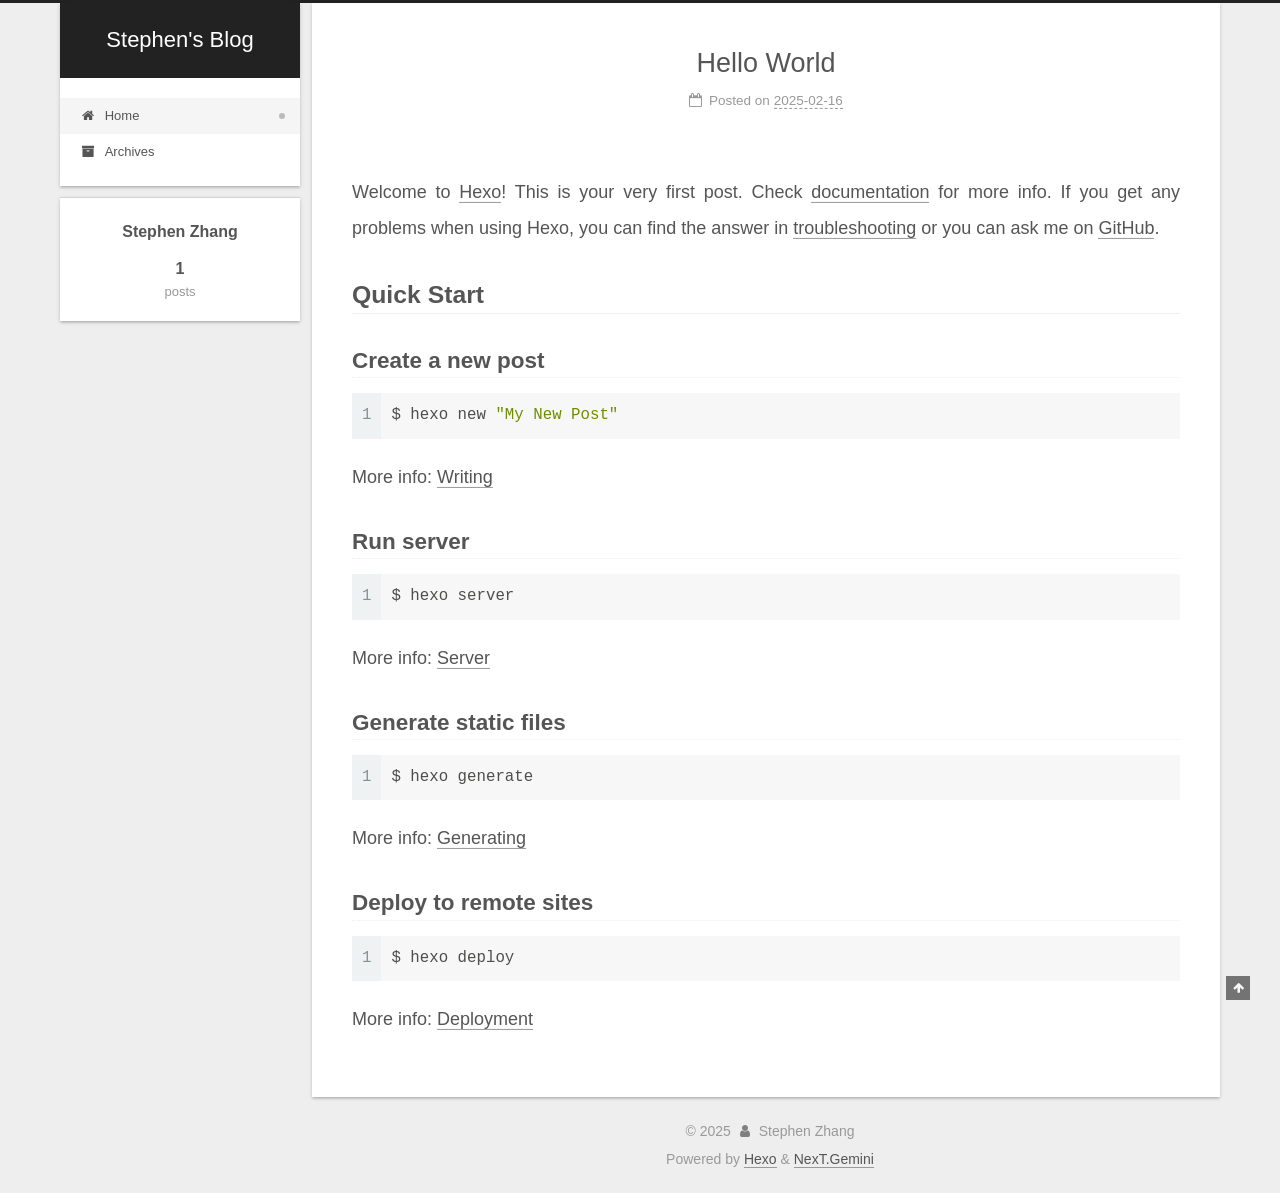
==== commit 14782143: "Site updated: 2025-02-16 17:38:09" ====
--- a/index.html
+++ b/index.html
@@ -1,5 +1,5 @@
 <!DOCTYPE html>
-<html lang="en">
+<html lang="zh-cn">
 <head>
   <meta charset="UTF-8">
 <meta name="viewport" content="width=device-width, initial-scale=1, maximum-scale=2">
@@ -21,11 +21,11 @@
   </script>
 
   <meta property="og:type" content="website">
-<meta property="og:title" content="Hexo">
+<meta property="og:title" content="Stephen&#39;s Blog">
 <meta property="og:url" content="http://example.com/index.html">
-<meta property="og:site_name" content="Hexo">
-<meta property="og:locale" content="en_US">
-<meta property="article:author" content="John Doe">
+<meta property="og:site_name" content="Stephen&#39;s Blog">
+<meta property="og:locale" content="zh_CN">
+<meta property="article:author" content="Stephen Zhang">
 <meta name="twitter:card" content="summary">
 
 <link rel="canonical" href="http://example.com/">
@@ -37,11 +37,11 @@
     sidebar: "",
     isHome : true,
     isPost : false,
-    lang   : 'en'
+    lang   : 'zh-cn'
   };
 </script>
 
-  <title>Hexo</title>
+  <title>Stephen's Blog</title>
   
 
 
@@ -92,7 +92,7 @@
 
     <a href="/" class="brand" rel="start">
       <span class="logo-line-before"><i></i></span>
-      <h1 class="site-title">Hexo</h1>
+      <h1 class="site-title">Stephen's Blog</h1>
       <span class="logo-line-after"><i></i></span>
     </a>
   </div>
@@ -144,17 +144,17 @@
       
   
   
-  <article itemscope itemtype="http://schema.org/Article" class="post-block" lang="en">
+  <article itemscope itemtype="http://schema.org/Article" class="post-block" lang="zh-cn">
     <link itemprop="mainEntityOfPage" href="http://example.com/2025/02/16/hello-world/">
 
     <span hidden itemprop="author" itemscope itemtype="http://schema.org/Person">
       <meta itemprop="image" content="/images/avatar.gif">
-      <meta itemprop="name" content="John Doe">
+      <meta itemprop="name" content="Stephen Zhang">
       <meta itemprop="description" content="">
     </span>
 
     <span hidden itemprop="publisher" itemscope itemtype="http://schema.org/Organization">
-      <meta itemprop="name" content="Hexo">
+      <meta itemprop="name" content="Stephen's Blog">
     </span>
       <header class="post-header">
         <h2 class="post-title" itemprop="name headline">
@@ -269,7 +269,7 @@
 
       <div class="site-overview-wrap sidebar-panel">
         <div class="site-author motion-element" itemprop="author" itemscope itemtype="http://schema.org/Person">
-  <p class="site-author-name" itemprop="name">John Doe</p>
+  <p class="site-author-name" itemprop="name">Stephen Zhang</p>
   <div class="site-description" itemprop="description"></div>
 </div>
 <div class="site-state-wrap motion-element">
@@ -309,7 +309,7 @@
   <span class="with-love">
     <i class="fa fa-user"></i>
   </span>
-  <span class="author" itemprop="copyrightHolder">John Doe</span>
+  <span class="author" itemprop="copyrightHolder">Stephen Zhang</span>
 </div>
   <div class="powered-by">Powered by <a href="https://hexo.io/" class="theme-link" rel="noopener" target="_blank">Hexo</a> & <a href="https://theme-next.org/" class="theme-link" rel="noopener" target="_blank">NexT.Gemini</a>
   </div>
--- a/css/main.css
+++ b/css/main.css
@@ -1199,7 +1199,7 @@
 }
 .links-of-author a::before,
 .links-of-author span.exturl::before {
-  background: #ff0d93;
+  background: #fff;
   border-radius: 50%;
   content: ' ';
   display: inline-block;
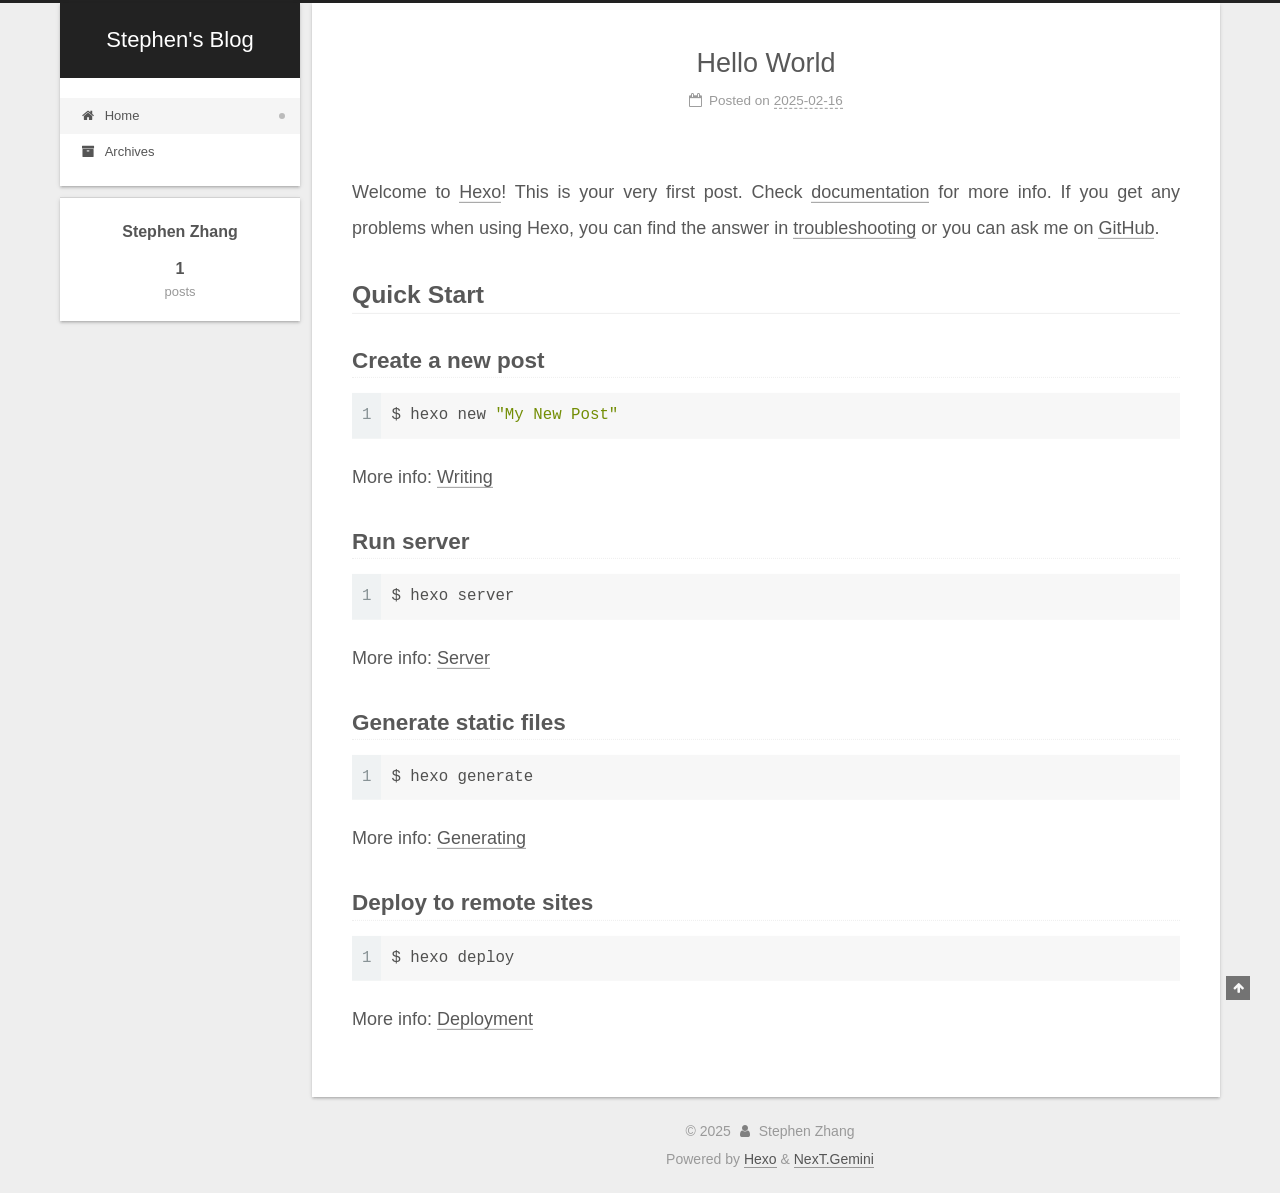
==== commit e4a64653: "Site updated: 2025-02-16 17:40:00" ====
--- a/index.html
+++ b/index.html
@@ -1,5 +1,5 @@
 <!DOCTYPE html>
-<html lang="zh-cn">
+<html lang="zh-Hans">
 <head>
   <meta charset="UTF-8">
 <meta name="viewport" content="width=device-width, initial-scale=1, maximum-scale=2">
@@ -24,7 +24,7 @@
 <meta property="og:title" content="Stephen&#39;s Blog">
 <meta property="og:url" content="http://example.com/index.html">
 <meta property="og:site_name" content="Stephen&#39;s Blog">
-<meta property="og:locale" content="zh_CN">
+<meta property="og:locale">
 <meta property="article:author" content="Stephen Zhang">
 <meta name="twitter:card" content="summary">
 
@@ -37,7 +37,7 @@
     sidebar: "",
     isHome : true,
     isPost : false,
-    lang   : 'zh-cn'
+    lang   : 'zh-Hans'
   };
 </script>
 
@@ -144,7 +144,7 @@
       
   
   
-  <article itemscope itemtype="http://schema.org/Article" class="post-block" lang="zh-cn">
+  <article itemscope itemtype="http://schema.org/Article" class="post-block" lang="zh-Hans">
     <link itemprop="mainEntityOfPage" href="http://example.com/2025/02/16/hello-world/">
 
     <span hidden itemprop="author" itemscope itemtype="http://schema.org/Person">
--- a/css/main.css
+++ b/css/main.css
@@ -1199,7 +1199,7 @@
 }
 .links-of-author a::before,
 .links-of-author span.exturl::before {
-  background: #fff;
+  background: #2df4b6;
   border-radius: 50%;
   content: ' ';
   display: inline-block;
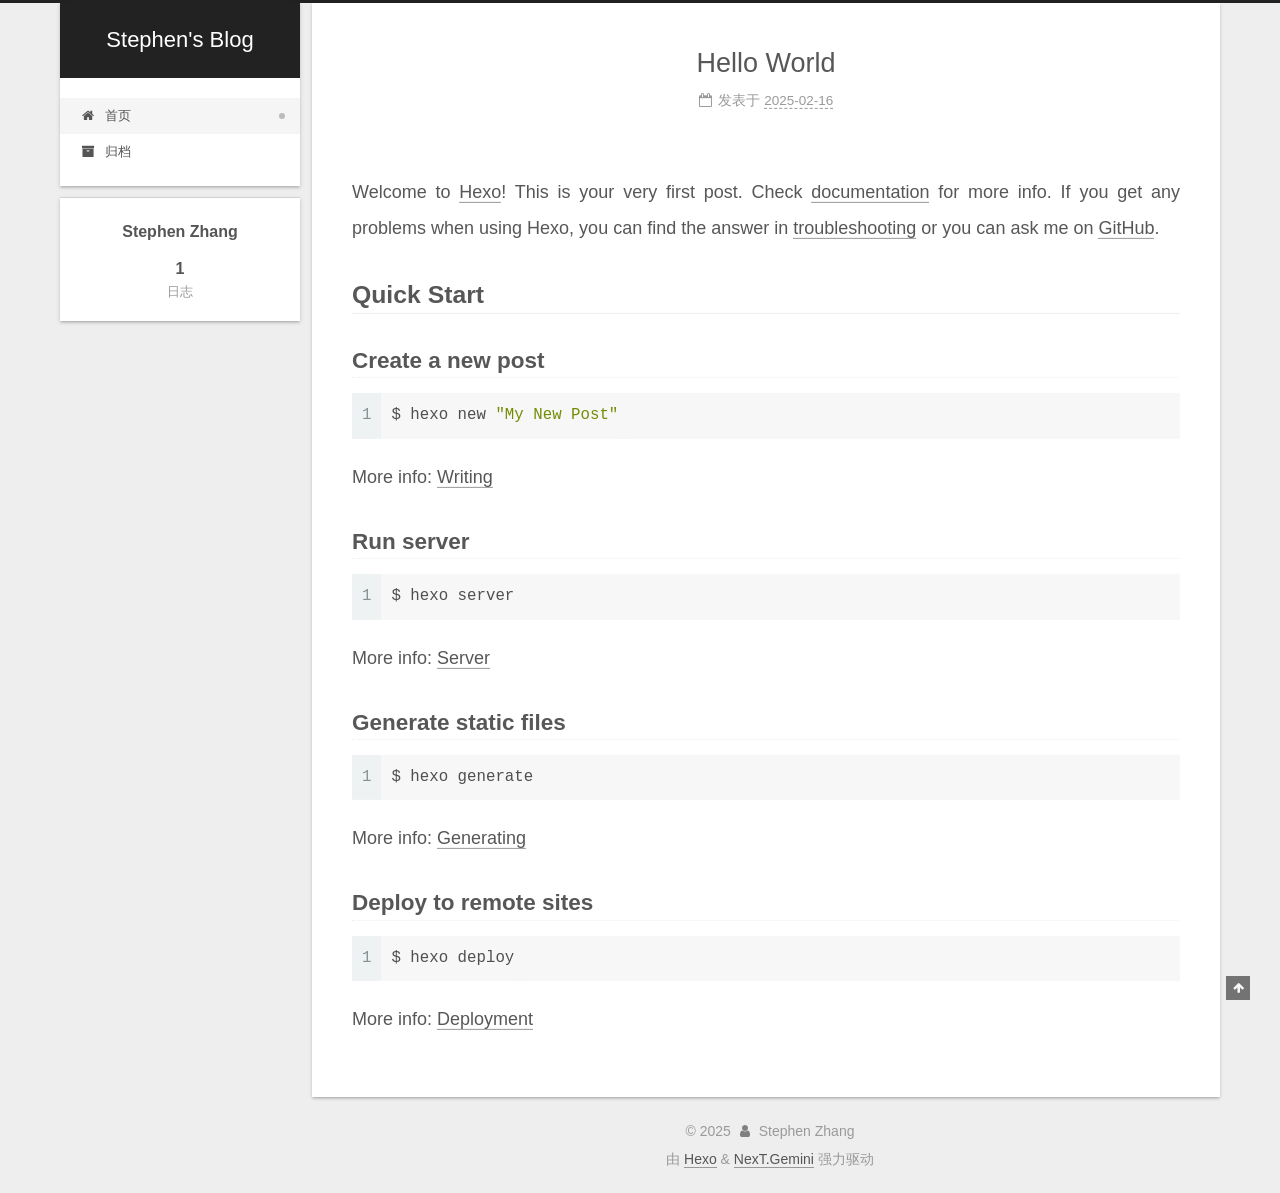
==== commit 79d7fd6d: "Site updated: 2025-02-16 17:41:36" ====
--- a/index.html
+++ b/index.html
@@ -1,5 +1,5 @@
 <!DOCTYPE html>
-<html lang="zh-Hans">
+<html lang="zh-CN">
 <head>
   <meta charset="UTF-8">
 <meta name="viewport" content="width=device-width, initial-scale=1, maximum-scale=2">
@@ -24,7 +24,7 @@
 <meta property="og:title" content="Stephen&#39;s Blog">
 <meta property="og:url" content="http://example.com/index.html">
 <meta property="og:site_name" content="Stephen&#39;s Blog">
-<meta property="og:locale">
+<meta property="og:locale" content="zh_CN">
 <meta property="article:author" content="Stephen Zhang">
 <meta name="twitter:card" content="summary">
 
@@ -37,7 +37,7 @@
     sidebar: "",
     isHome : true,
     isPost : false,
-    lang   : 'zh-Hans'
+    lang   : 'zh-CN'
   };
 </script>
 
@@ -81,7 +81,7 @@
     <header class="header" itemscope itemtype="http://schema.org/WPHeader">
       <div class="header-inner"><div class="site-brand-container">
   <div class="site-nav-toggle">
-    <div class="toggle" aria-label="Toggle navigation bar">
+    <div class="toggle" aria-label="切换导航栏">
       <span class="toggle-line toggle-line-first"></span>
       <span class="toggle-line toggle-line-middle"></span>
       <span class="toggle-line toggle-line-last"></span>
@@ -110,12 +110,12 @@
   <ul id="menu" class="menu">
         <li class="menu-item menu-item-home">
 
-    <a href="/" rel="section"><i class="fa fa-fw fa-home"></i>Home</a>
+    <a href="/" rel="section"><i class="fa fa-fw fa-home"></i>首页</a>
 
   </li>
         <li class="menu-item menu-item-archives">
 
-    <a href="/archives/" rel="section"><i class="fa fa-fw fa-archive"></i>Archives</a>
+    <a href="/archives/" rel="section"><i class="fa fa-fw fa-archive"></i>归档</a>
 
   </li>
   </ul>
@@ -144,7 +144,7 @@
       
   
   
-  <article itemscope itemtype="http://schema.org/Article" class="post-block" lang="zh-Hans">
+  <article itemscope itemtype="http://schema.org/Article" class="post-block" lang="zh-CN">
     <link itemprop="mainEntityOfPage" href="http://example.com/2025/02/16/hello-world/">
 
     <span hidden itemprop="author" itemscope itemtype="http://schema.org/Person">
@@ -167,9 +167,9 @@
               <span class="post-meta-item-icon">
                 <i class="fa fa-calendar-o"></i>
               </span>
-              <span class="post-meta-item-text">Posted on</span>
-
-              <time title="Created: 2025-02-16 17:02:04" itemprop="dateCreated datePublished" datetime="2025-02-16T17:02:04+08:00">2025-02-16</time>
+              <span class="post-meta-item-text">发表于</span>
+
+              <time title="创建时间：2025-02-16 17:02:04" itemprop="dateCreated datePublished" datetime="2025-02-16T17:02:04+08:00">2025-02-16</time>
             </span>
 
           
@@ -255,10 +255,10 @@
 
       <ul class="sidebar-nav motion-element">
         <li class="sidebar-nav-toc">
-          Table of Contents
+          文章目录
         </li>
         <li class="sidebar-nav-overview">
-          Overview
+          站点概览
         </li>
       </ul>
 
@@ -278,7 +278,7 @@
           <a href="/archives/">
         
           <span class="site-state-item-count">1</span>
-          <span class="site-state-item-name">posts</span>
+          <span class="site-state-item-name">日志</span>
         </a>
       </div>
   </nav>
@@ -311,7 +311,7 @@
   </span>
   <span class="author" itemprop="copyrightHolder">Stephen Zhang</span>
 </div>
-  <div class="powered-by">Powered by <a href="https://hexo.io/" class="theme-link" rel="noopener" target="_blank">Hexo</a> & <a href="https://theme-next.org/" class="theme-link" rel="noopener" target="_blank">NexT.Gemini</a>
+  <div class="powered-by">由 <a href="https://hexo.io/" class="theme-link" rel="noopener" target="_blank">Hexo</a> & <a href="https://theme-next.org/" class="theme-link" rel="noopener" target="_blank">NexT.Gemini</a> 强力驱动
   </div>
 
         
--- a/css/main.css
+++ b/css/main.css
@@ -1199,7 +1199,7 @@
 }
 .links-of-author a::before,
 .links-of-author span.exturl::before {
-  background: #2df4b6;
+  background: #bba11a;
   border-radius: 50%;
   content: ' ';
   display: inline-block;
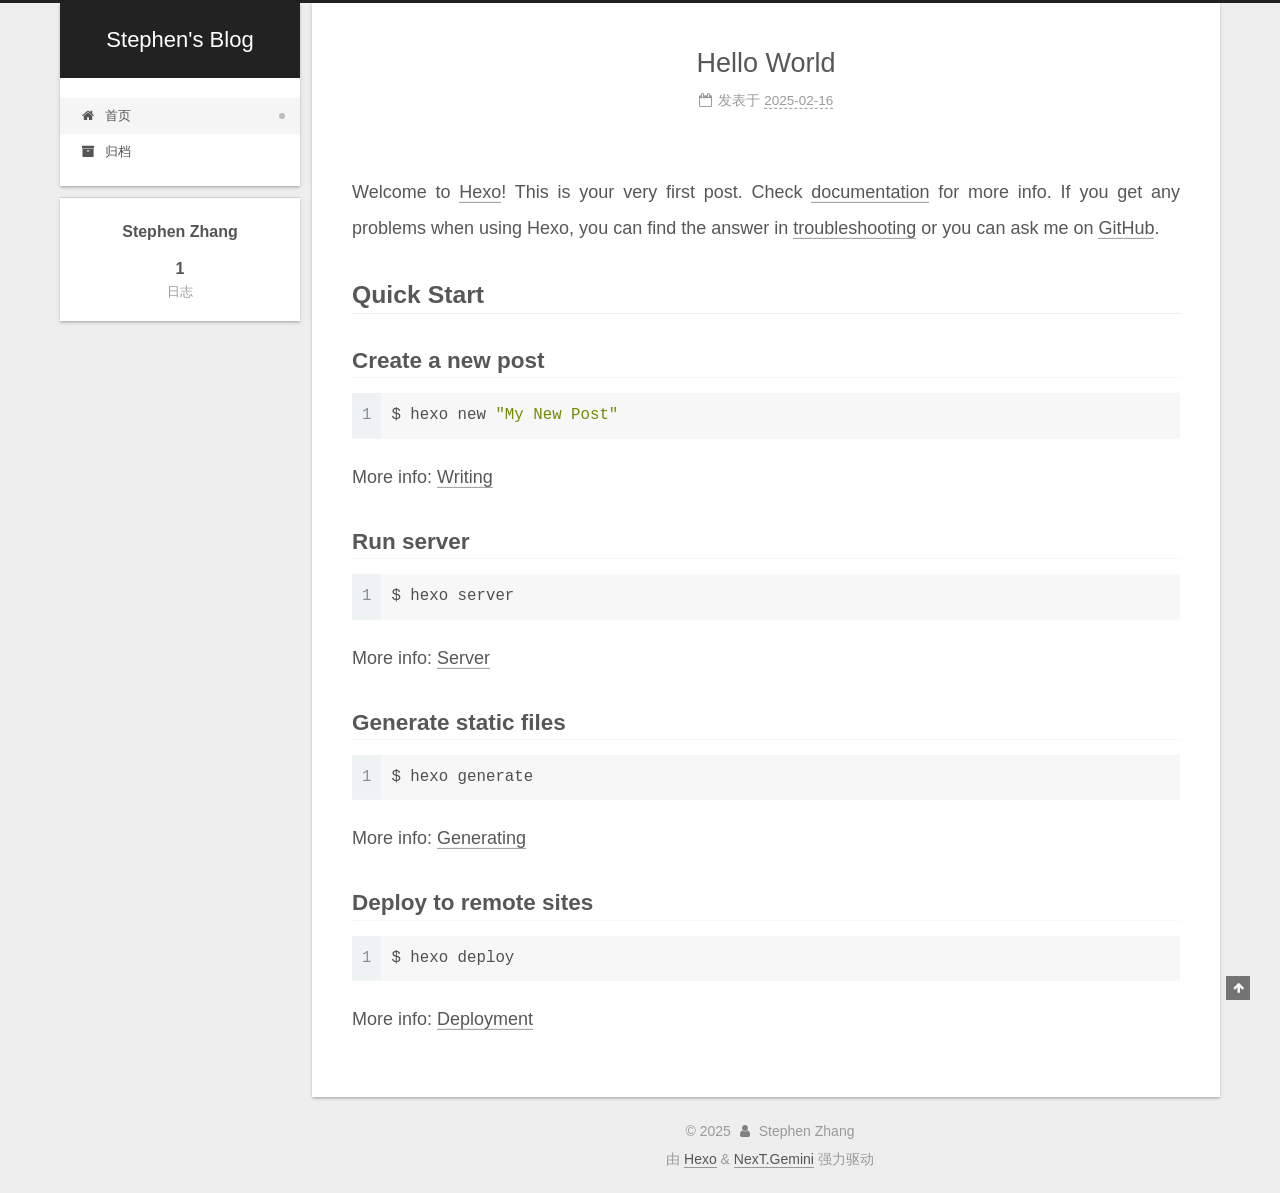
==== commit 752beb1e: "Site updated: 2025-02-16 17:45:56" ====
--- a/index.html
+++ b/index.html
@@ -17,7 +17,7 @@
 
 <script id="hexo-configurations">
     var NexT = window.NexT || {};
-    var CONFIG = {"hostname":"example.com","root":"/","scheme":"Gemini","version":"7.8.0","exturl":false,"sidebar":{"position":"left","display":"post","padding":18,"offset":12,"onmobile":false},"copycode":{"enable":false,"show_result":false,"style":null},"back2top":{"enable":true,"sidebar":false,"scrollpercent":false},"bookmark":{"enable":false,"color":"#222","save":"auto"},"fancybox":false,"mediumzoom":false,"lazyload":false,"pangu":false,"comments":{"style":"tabs","active":null,"storage":true,"lazyload":false,"nav":null},"algolia":{"hits":{"per_page":10},"labels":{"input_placeholder":"Search for Posts","hits_empty":"We didn't find any results for the search: ${query}","hits_stats":"${hits} results found in ${time} ms"}},"localsearch":{"enable":false,"trigger":"auto","top_n_per_article":1,"unescape":false,"preload":false},"motion":{"enable":true,"async":false,"transition":{"post_block":"fadeIn","post_header":"slideDownIn","post_body":"slideDownIn","coll_header":"slideLeftIn","sidebar":"slideUpIn"}}};
+    var CONFIG = {"hostname":"example.com","root":"/","scheme":"Gemini","version":"7.8.0","exturl":false,"sidebar":{"position":"left","display":"post","padding":18,"offset":12,"onmobile":false},"copycode":{"enable":false,"show_result":false,"style":null},"back2top":{"enable":true,"sidebar":false,"scrollpercent":false},"bookmark":{"enable":false,"color":"#222","save":"auto"},"fancybox":false,"mediumzoom":false,"lazyload":false,"pangu":false,"comments":{"style":"tabs","active":null,"storage":true,"lazyload":false,"nav":null},"algolia":{"hits":{"per_page":10},"labels":{"input_placeholder":"Search for Posts","hits_empty":"We didn't find any results for the search: ${query}","hits_stats":"${hits} results found in ${time} ms"}},"localsearch":{"enable":false,"trigger":"auto","top_n_per_article":1,"unescape":false,"preload":false},"motion":{"enable":true,"async":false,"transition":{"post_block":"fadeIn","post_header":"slideDownIn","post_body":"slideDownIn","coll_header":"slideLeftIn","sidebar":"slideUpIn"}},"path":"search.xml"};
   </script>
 
   <meta property="og:type" content="website">
--- a/css/main.css
+++ b/css/main.css
@@ -1199,7 +1199,7 @@
 }
 .links-of-author a::before,
 .links-of-author span.exturl::before {
-  background: #bba11a;
+  background: #0ffe4e;
   border-radius: 50%;
   content: ' ';
   display: inline-block;
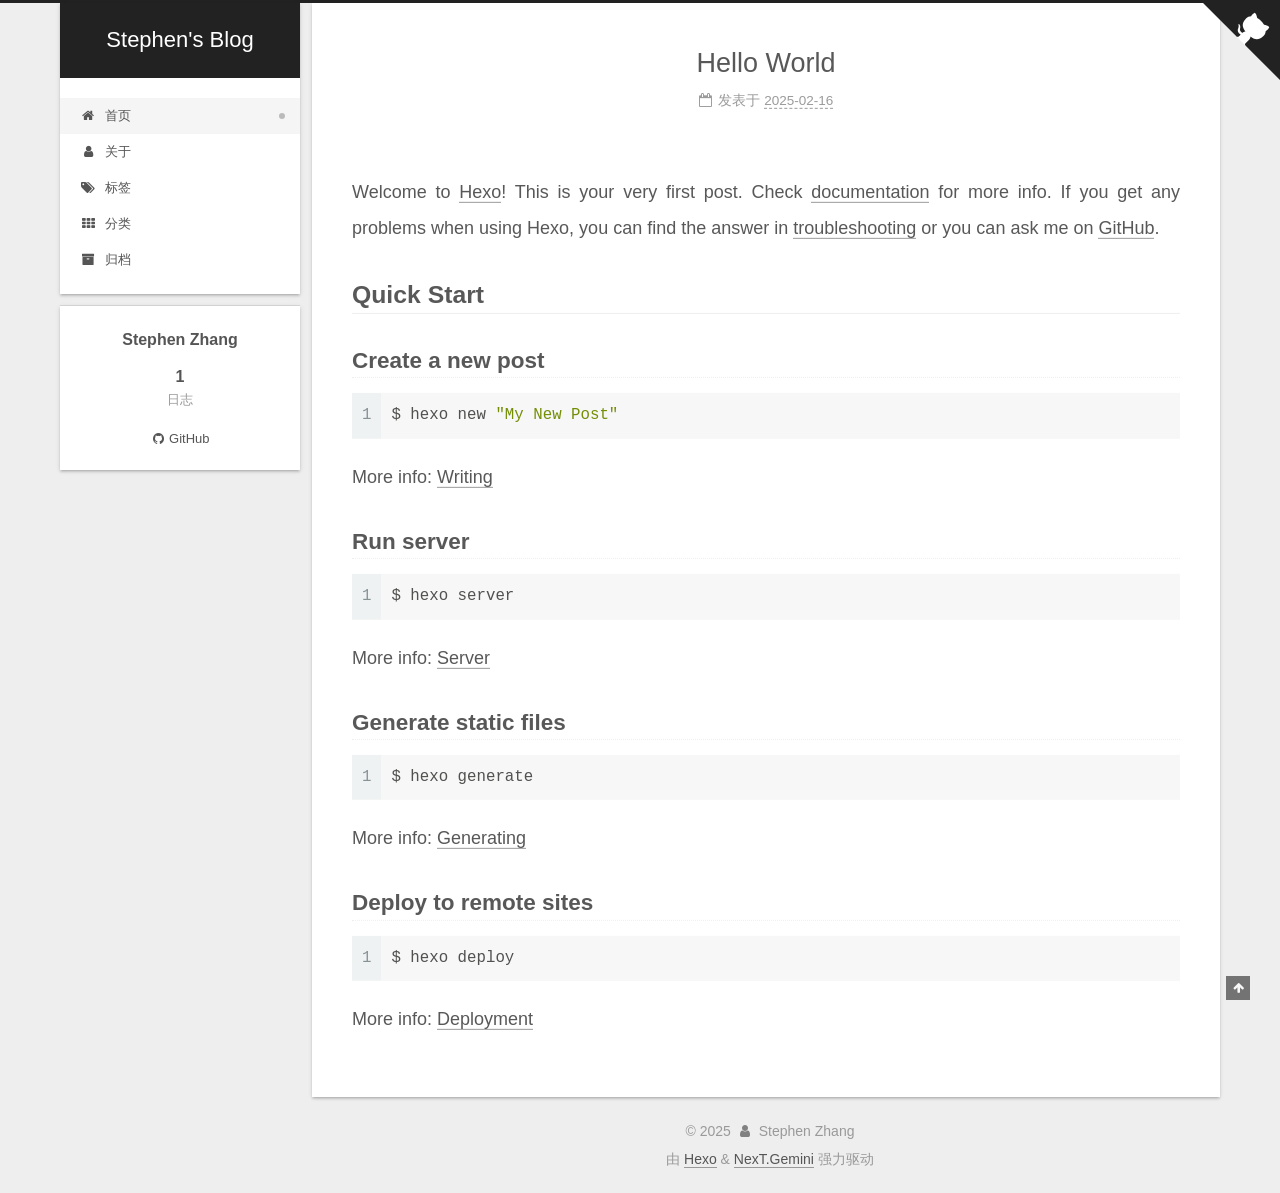
==== commit 009b33ab: "Site updated: 2025-02-16 17:56:44" ====
--- a/index.html
+++ b/index.html
@@ -113,6 +113,21 @@
     <a href="/" rel="section"><i class="fa fa-fw fa-home"></i>首页</a>
 
   </li>
+        <li class="menu-item menu-item-about">
+
+    <a href="/about/" rel="section"><i class="fa fa-fw fa-user"></i>关于</a>
+
+  </li>
+        <li class="menu-item menu-item-tags">
+
+    <a href="/tags/" rel="section"><i class="fa fa-fw fa-tags"></i>标签</a>
+
+  </li>
+        <li class="menu-item menu-item-categories">
+
+    <a href="/categories/" rel="section"><i class="fa fa-fw fa-th"></i>分类</a>
+
+  </li>
         <li class="menu-item menu-item-archives">
 
     <a href="/archives/" rel="section"><i class="fa fa-fw fa-archive"></i>归档</a>
@@ -132,6 +147,8 @@
     <i class="fa fa-arrow-up"></i>
     <span>0%</span>
   </div>
+
+  <a href="https://github.com/stephenzhang0713" class="github-corner" title="Follow me on GitHub" aria-label="Follow me on GitHub" rel="noopener" target="_blank"><svg width="80" height="80" viewBox="0 0 250 250" aria-hidden="true"><path d="M0,0 L115,115 L130,115 L142,142 L250,250 L250,0 Z"></path><path d="M128.3,109.0 C113.8,99.7 119.0,89.6 119.0,89.6 C122.0,82.7 120.5,78.6 120.5,78.6 C119.2,72.0 123.4,76.3 123.4,76.3 C127.3,80.9 125.5,87.3 125.5,87.3 C122.9,97.6 130.6,101.9 134.4,103.2" fill="currentColor" style="transform-origin: 130px 106px;" class="octo-arm"></path><path d="M115.0,115.0 C114.9,115.1 118.7,116.5 119.8,115.4 L133.7,101.6 C136.9,99.2 139.9,98.4 142.2,98.6 C133.8,88.0 127.5,74.4 143.8,58.0 C148.5,53.4 154.0,51.2 159.7,51.0 C160.3,49.4 163.2,43.6 171.4,40.1 C171.4,40.1 176.1,42.5 178.8,56.2 C183.1,58.6 187.2,61.8 190.9,65.4 C194.5,69.0 197.7,73.2 200.1,77.6 C213.8,80.2 216.3,84.9 216.3,84.9 C212.7,93.1 206.9,96.0 205.4,96.6 C205.1,102.4 203.0,107.8 198.3,112.5 C181.9,128.9 168.3,122.5 157.7,114.1 C157.9,116.9 156.7,120.9 152.7,124.9 L141.0,136.5 C139.8,137.7 141.6,141.9 141.8,141.8 Z" fill="currentColor" class="octo-body"></path></svg></a>
 
 
     <main class="main">
@@ -283,6 +300,11 @@
       </div>
   </nav>
 </div>
+  <div class="links-of-author motion-element">
+      <span class="links-of-author-item">
+        <a href="https://github.com/stephenzhang0713" title="GitHub → https:&#x2F;&#x2F;github.com&#x2F;stephenzhang0713" rel="noopener" target="_blank"><i class="fa fa-fw fa-github"></i>GitHub</a>
+      </span>
+  </div>
 
 
 
--- a/css/main.css
+++ b/css/main.css
@@ -1135,6 +1135,74 @@
 .use-motion .menu-item {
   opacity: 0;
 }
+.github-corner :hover .octo-arm {
+  animation: octocat-wave 560ms ease-in-out;
+}
+.github-corner svg {
+  border: 0;
+  color: #fff;
+  fill: #222;
+  position: absolute;
+  right: 0;
+  top: 0;
+  z-index: 1000;
+}
+@media (max-width: 991px) {
+  .github-corner svg {
+    color: #222;
+    fill: #fff;
+  }
+  .github-corner .github-corner:hover .octo-arm {
+    animation: none;
+  }
+  .github-corner .github-corner .octo-arm {
+    animation: octocat-wave 560ms ease-in-out;
+  }
+}
+@-moz-keyframes octocat-wave {
+  0%, 100% {
+    transform: rotate(0);
+  }
+  20%, 60% {
+    transform: rotate(-25deg);
+  }
+  40%, 80% {
+    transform: rotate(10deg);
+  }
+}
+@-webkit-keyframes octocat-wave {
+  0%, 100% {
+    transform: rotate(0);
+  }
+  20%, 60% {
+    transform: rotate(-25deg);
+  }
+  40%, 80% {
+    transform: rotate(10deg);
+  }
+}
+@-o-keyframes octocat-wave {
+  0%, 100% {
+    transform: rotate(0);
+  }
+  20%, 60% {
+    transform: rotate(-25deg);
+  }
+  40%, 80% {
+    transform: rotate(10deg);
+  }
+}
+@keyframes octocat-wave {
+  0%, 100% {
+    transform: rotate(0);
+  }
+  20%, 60% {
+    transform: rotate(-25deg);
+  }
+  40%, 80% {
+    transform: rotate(10deg);
+  }
+}
 .sidebar {
   background: #222;
   bottom: 0;
@@ -1199,7 +1267,7 @@
 }
 .links-of-author a::before,
 .links-of-author span.exturl::before {
-  background: #0ffe4e;
+  background: #1f9c55;
   border-radius: 50%;
   content: ' ';
   display: inline-block;
@@ -1991,6 +2059,44 @@
 #qr p {
   text-align: center;
 }
+.followme {
+  align-items: center;
+  background: var(--card-bg-color);
+  border-left: 3px solid #ff2a2a;
+  color: #bbb;
+  margin: 2em 0 1em 0;
+  padding: 1em 1.5em;
+  display: flex;
+  flex-direction: column;
+  justify-content: center;
+}
+.followme .social-list {
+  align-items: center;
+  display: flex;
+  flex-wrap: wrap;
+}
+.followme .social-list .social-item {
+  margin: 0.5em 2em;
+}
+@media (max-width: 991px) {
+  .followme .social-list .social-item {
+    margin: 0.5em 0.75em;
+  }
+}
+.followme .social-list .social-link {
+  border: 0;
+  display: inline-block;
+  text-align: center;
+}
+.followme .social-list .social-link .icon {
+  font-size: 1.75em;
+  height: 1.75em;
+  width: 1.75em;
+}
+.followme .social-list .social-link .label {
+  display: block;
+  font-size: 14px;
+}
 .category-all-page .category-all-title {
   text-align: center;
 }
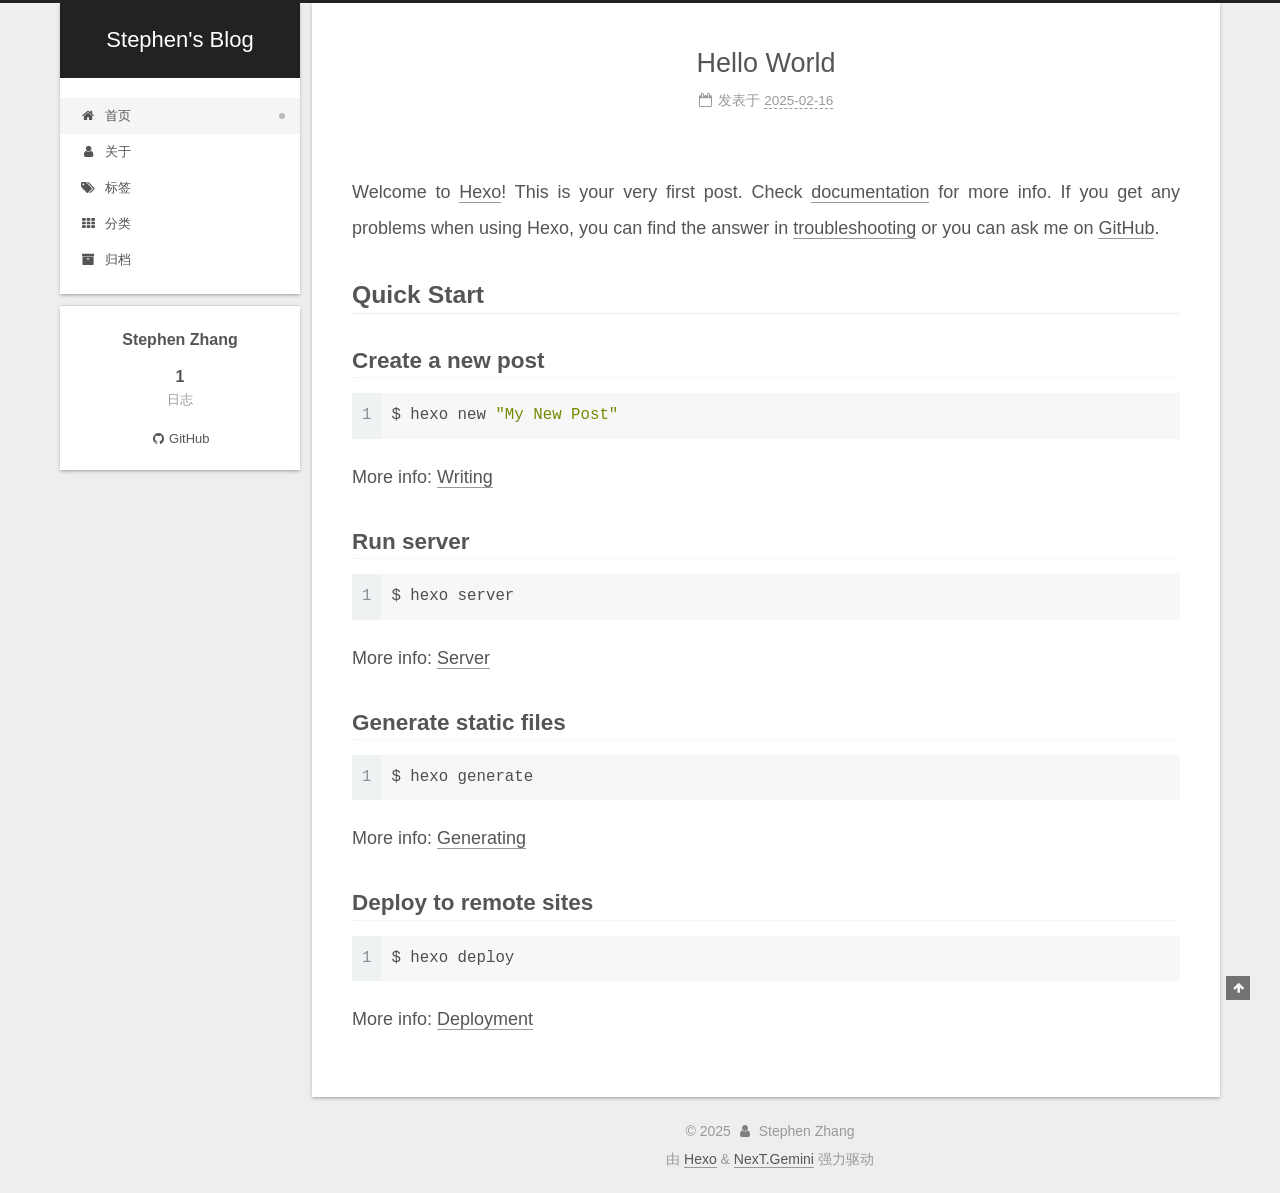
==== commit 23b502a2: "Site updated: 2025-02-16 18:00:53" ====
--- a/index.html
+++ b/index.html
@@ -147,8 +147,6 @@
     <i class="fa fa-arrow-up"></i>
     <span>0%</span>
   </div>
-
-  <a href="https://github.com/stephenzhang0713" class="github-corner" title="Follow me on GitHub" aria-label="Follow me on GitHub" rel="noopener" target="_blank"><svg width="80" height="80" viewBox="0 0 250 250" aria-hidden="true"><path d="M0,0 L115,115 L130,115 L142,142 L250,250 L250,0 Z"></path><path d="M128.3,109.0 C113.8,99.7 119.0,89.6 119.0,89.6 C122.0,82.7 120.5,78.6 120.5,78.6 C119.2,72.0 123.4,76.3 123.4,76.3 C127.3,80.9 125.5,87.3 125.5,87.3 C122.9,97.6 130.6,101.9 134.4,103.2" fill="currentColor" style="transform-origin: 130px 106px;" class="octo-arm"></path><path d="M115.0,115.0 C114.9,115.1 118.7,116.5 119.8,115.4 L133.7,101.6 C136.9,99.2 139.9,98.4 142.2,98.6 C133.8,88.0 127.5,74.4 143.8,58.0 C148.5,53.4 154.0,51.2 159.7,51.0 C160.3,49.4 163.2,43.6 171.4,40.1 C171.4,40.1 176.1,42.5 178.8,56.2 C183.1,58.6 187.2,61.8 190.9,65.4 C194.5,69.0 197.7,73.2 200.1,77.6 C213.8,80.2 216.3,84.9 216.3,84.9 C212.7,93.1 206.9,96.0 205.4,96.6 C205.1,102.4 203.0,107.8 198.3,112.5 C181.9,128.9 168.3,122.5 157.7,114.1 C157.9,116.9 156.7,120.9 152.7,124.9 L141.0,136.5 C139.8,137.7 141.6,141.9 141.8,141.8 Z" fill="currentColor" class="octo-body"></path></svg></a>
 
 
     <main class="main">
--- a/css/main.css
+++ b/css/main.css
@@ -1135,74 +1135,6 @@
 .use-motion .menu-item {
   opacity: 0;
 }
-.github-corner :hover .octo-arm {
-  animation: octocat-wave 560ms ease-in-out;
-}
-.github-corner svg {
-  border: 0;
-  color: #fff;
-  fill: #222;
-  position: absolute;
-  right: 0;
-  top: 0;
-  z-index: 1000;
-}
-@media (max-width: 991px) {
-  .github-corner svg {
-    color: #222;
-    fill: #fff;
-  }
-  .github-corner .github-corner:hover .octo-arm {
-    animation: none;
-  }
-  .github-corner .github-corner .octo-arm {
-    animation: octocat-wave 560ms ease-in-out;
-  }
-}
-@-moz-keyframes octocat-wave {
-  0%, 100% {
-    transform: rotate(0);
-  }
-  20%, 60% {
-    transform: rotate(-25deg);
-  }
-  40%, 80% {
-    transform: rotate(10deg);
-  }
-}
-@-webkit-keyframes octocat-wave {
-  0%, 100% {
-    transform: rotate(0);
-  }
-  20%, 60% {
-    transform: rotate(-25deg);
-  }
-  40%, 80% {
-    transform: rotate(10deg);
-  }
-}
-@-o-keyframes octocat-wave {
-  0%, 100% {
-    transform: rotate(0);
-  }
-  20%, 60% {
-    transform: rotate(-25deg);
-  }
-  40%, 80% {
-    transform: rotate(10deg);
-  }
-}
-@keyframes octocat-wave {
-  0%, 100% {
-    transform: rotate(0);
-  }
-  20%, 60% {
-    transform: rotate(-25deg);
-  }
-  40%, 80% {
-    transform: rotate(10deg);
-  }
-}
 .sidebar {
   background: #222;
   bottom: 0;
@@ -1267,7 +1199,7 @@
 }
 .links-of-author a::before,
 .links-of-author span.exturl::before {
-  background: #1f9c55;
+  background: #ff4f94;
   border-radius: 50%;
   content: ' ';
   display: inline-block;
@@ -2059,44 +1991,6 @@
 #qr p {
   text-align: center;
 }
-.followme {
-  align-items: center;
-  background: var(--card-bg-color);
-  border-left: 3px solid #ff2a2a;
-  color: #bbb;
-  margin: 2em 0 1em 0;
-  padding: 1em 1.5em;
-  display: flex;
-  flex-direction: column;
-  justify-content: center;
-}
-.followme .social-list {
-  align-items: center;
-  display: flex;
-  flex-wrap: wrap;
-}
-.followme .social-list .social-item {
-  margin: 0.5em 2em;
-}
-@media (max-width: 991px) {
-  .followme .social-list .social-item {
-    margin: 0.5em 0.75em;
-  }
-}
-.followme .social-list .social-link {
-  border: 0;
-  display: inline-block;
-  text-align: center;
-}
-.followme .social-list .social-link .icon {
-  font-size: 1.75em;
-  height: 1.75em;
-  width: 1.75em;
-}
-.followme .social-list .social-link .label {
-  display: block;
-  font-size: 14px;
-}
 .category-all-page .category-all-title {
   text-align: center;
 }
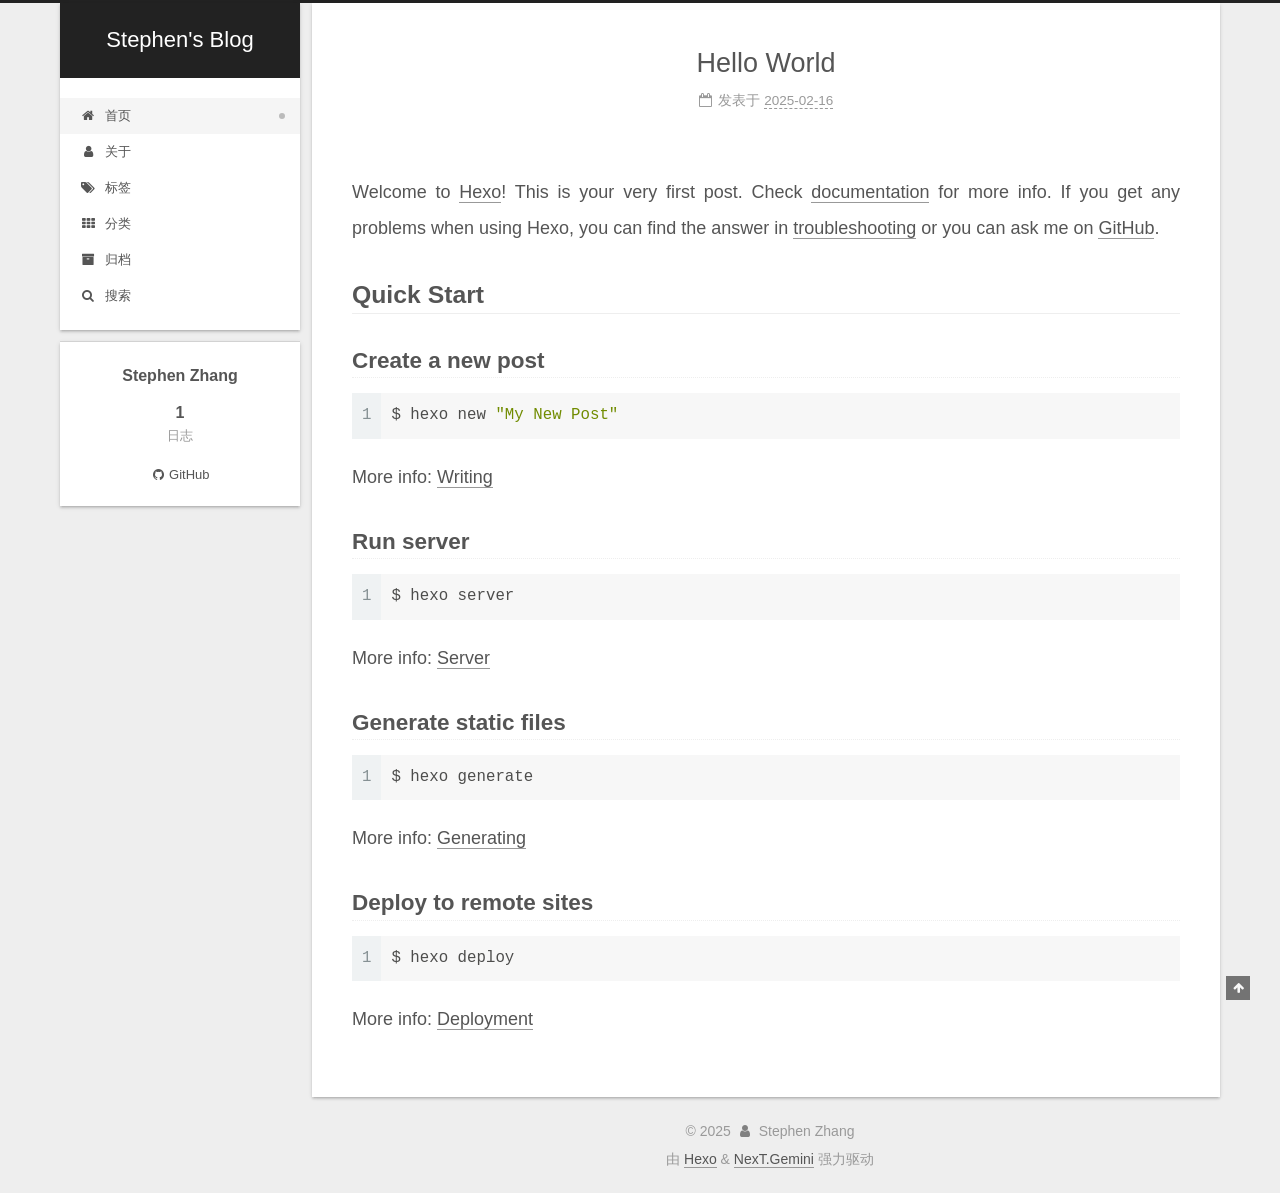
==== commit ec597861: "Site updated: 2025-02-16 18:16:37" ====
--- a/index.html
+++ b/index.html
@@ -17,7 +17,7 @@
 
 <script id="hexo-configurations">
     var NexT = window.NexT || {};
-    var CONFIG = {"hostname":"example.com","root":"/","scheme":"Gemini","version":"7.8.0","exturl":false,"sidebar":{"position":"left","display":"post","padding":18,"offset":12,"onmobile":false},"copycode":{"enable":false,"show_result":false,"style":null},"back2top":{"enable":true,"sidebar":false,"scrollpercent":false},"bookmark":{"enable":false,"color":"#222","save":"auto"},"fancybox":false,"mediumzoom":false,"lazyload":false,"pangu":false,"comments":{"style":"tabs","active":null,"storage":true,"lazyload":false,"nav":null},"algolia":{"hits":{"per_page":10},"labels":{"input_placeholder":"Search for Posts","hits_empty":"We didn't find any results for the search: ${query}","hits_stats":"${hits} results found in ${time} ms"}},"localsearch":{"enable":false,"trigger":"auto","top_n_per_article":1,"unescape":false,"preload":false},"motion":{"enable":true,"async":false,"transition":{"post_block":"fadeIn","post_header":"slideDownIn","post_body":"slideDownIn","coll_header":"slideLeftIn","sidebar":"slideUpIn"}},"path":"search.xml"};
+    var CONFIG = {"hostname":"example.com","root":"/","scheme":"Gemini","version":"7.8.0","exturl":false,"sidebar":{"position":"left","display":"post","padding":18,"offset":12,"onmobile":false},"copycode":{"enable":false,"show_result":false,"style":null},"back2top":{"enable":true,"sidebar":false,"scrollpercent":false},"bookmark":{"enable":false,"color":"#222","save":"auto"},"fancybox":false,"mediumzoom":false,"lazyload":false,"pangu":false,"comments":{"style":"tabs","active":null,"storage":true,"lazyload":false,"nav":null},"algolia":{"hits":{"per_page":10},"labels":{"input_placeholder":"Search for Posts","hits_empty":"We didn't find any results for the search: ${query}","hits_stats":"${hits} results found in ${time} ms"}},"localsearch":{"enable":true,"trigger":"auto","top_n_per_article":1,"unescape":false,"preload":false},"motion":{"enable":true,"async":false,"transition":{"post_block":"fadeIn","post_header":"slideDownIn","post_body":"slideDownIn","coll_header":"slideLeftIn","sidebar":"slideUpIn"}},"path":"search.xml"};
   </script>
 
   <meta property="og:type" content="website">
@@ -99,6 +99,7 @@
 
   <div class="site-nav-right">
     <div class="toggle popup-trigger">
+        <i class="fa fa-search fa-fw fa-lg"></i>
     </div>
   </div>
 </div>
@@ -133,11 +134,38 @@
     <a href="/archives/" rel="section"><i class="fa fa-fw fa-archive"></i>归档</a>
 
   </li>
+      <li class="menu-item menu-item-search">
+        <a role="button" class="popup-trigger"><i class="fa fa-search fa-fw"></i>搜索
+        </a>
+      </li>
   </ul>
 </nav>
 
 
 
+  <div class="search-pop-overlay">
+    <div class="popup search-popup">
+        <div class="search-header">
+  <span class="search-icon">
+    <i class="fa fa-search"></i>
+  </span>
+  <div class="search-input-container">
+    <input autocomplete="off" autocapitalize="off"
+           placeholder="搜索..." spellcheck="false"
+           type="search" class="search-input">
+  </div>
+  <span class="popup-btn-close">
+    <i class="fa fa-times-circle"></i>
+  </span>
+</div>
+<div id="search-result">
+  <div id="no-result">
+    <i class="fa fa-spinner fa-pulse fa-5x fa-fw"></i>
+  </div>
+</div>
+
+    </div>
+  </div>
 
 </div>
     </header>
@@ -370,6 +398,10 @@
 
 
 
+  
+<script src="/js/local-search.js"></script>
+
+
 
 
 
--- a/css/main.css
+++ b/css/main.css
@@ -1199,7 +1199,7 @@
 }
 .links-of-author a::before,
 .links-of-author span.exturl::before {
-  background: #ff4f94;
+  background: #615dff;
   border-radius: 50%;
   content: ' ';
   display: inline-block;
@@ -2168,6 +2168,106 @@
 .tag-cloud a:hover {
   color: #222 !important;
 }
+.search-pop-overlay {
+  background: rgba(0,0,0,0);
+  height: 100%;
+  left: 0;
+  position: fixed;
+  top: 0;
+  transition: visibility 0s linear 0.2s, background 0.2s;
+  visibility: hidden;
+  width: 100%;
+  z-index: 1400;
+}
+.search-pop-overlay.search-active {
+  background: rgba(0,0,0,0.3);
+  transition: background 0.2s;
+  visibility: visible;
+}
+.search-popup {
+  background: var(--card-bg-color);
+  border-radius: 5px;
+  height: 80%;
+  left: calc(50% - 350px);
+  position: fixed;
+  top: 10%;
+  transform: scale(0);
+  transition: transform 0.2s;
+  width: 700px;
+  z-index: 1500;
+}
+.search-active .search-popup {
+  transform: scale(1);
+}
+@media (max-width: 767px) {
+  .search-popup {
+    border-radius: 0;
+    height: 100%;
+    left: 0;
+    margin: 0;
+    top: 0;
+    width: 100%;
+  }
+}
+.search-popup .search-icon,
+.search-popup .popup-btn-close {
+  color: #999;
+  font-size: 18px;
+  padding: 0 10px;
+}
+.search-popup .popup-btn-close {
+  cursor: pointer;
+}
+.search-popup .popup-btn-close:hover .fa {
+  color: #222;
+}
+.search-popup .search-header {
+  background: #eee;
+  border-top-left-radius: 5px;
+  border-top-right-radius: 5px;
+  display: flex;
+  padding: 5px;
+}
+.search-popup input.search-input {
+  background: transparent;
+  border: 0;
+  outline: 0;
+  width: 100%;
+}
+.search-popup input.search-input::-webkit-search-cancel-button {
+  display: none;
+}
+.search-popup .search-input-container {
+  flex-grow: 1;
+  padding: 2px;
+}
+.search-popup ul.search-result-list {
+  margin: 0 5px;
+  padding: 0;
+  width: 100%;
+}
+.search-popup p.search-result {
+  border-bottom: 1px dashed #ccc;
+  padding: 5px 0;
+}
+.search-popup a.search-result-title {
+  font-weight: bold;
+}
+.search-popup .search-keyword {
+  border-bottom: 1px dashed #ff2a2a;
+  color: #ff2a2a;
+  font-weight: bold;
+}
+.search-popup #search-result {
+  display: flex;
+  height: calc(100% - 55px);
+  overflow: auto;
+  padding: 5px 25px;
+}
+.search-popup #no-result {
+  color: #ccc;
+  margin: auto;
+}
 .header {
   margin: 0 auto;
   position: relative;
